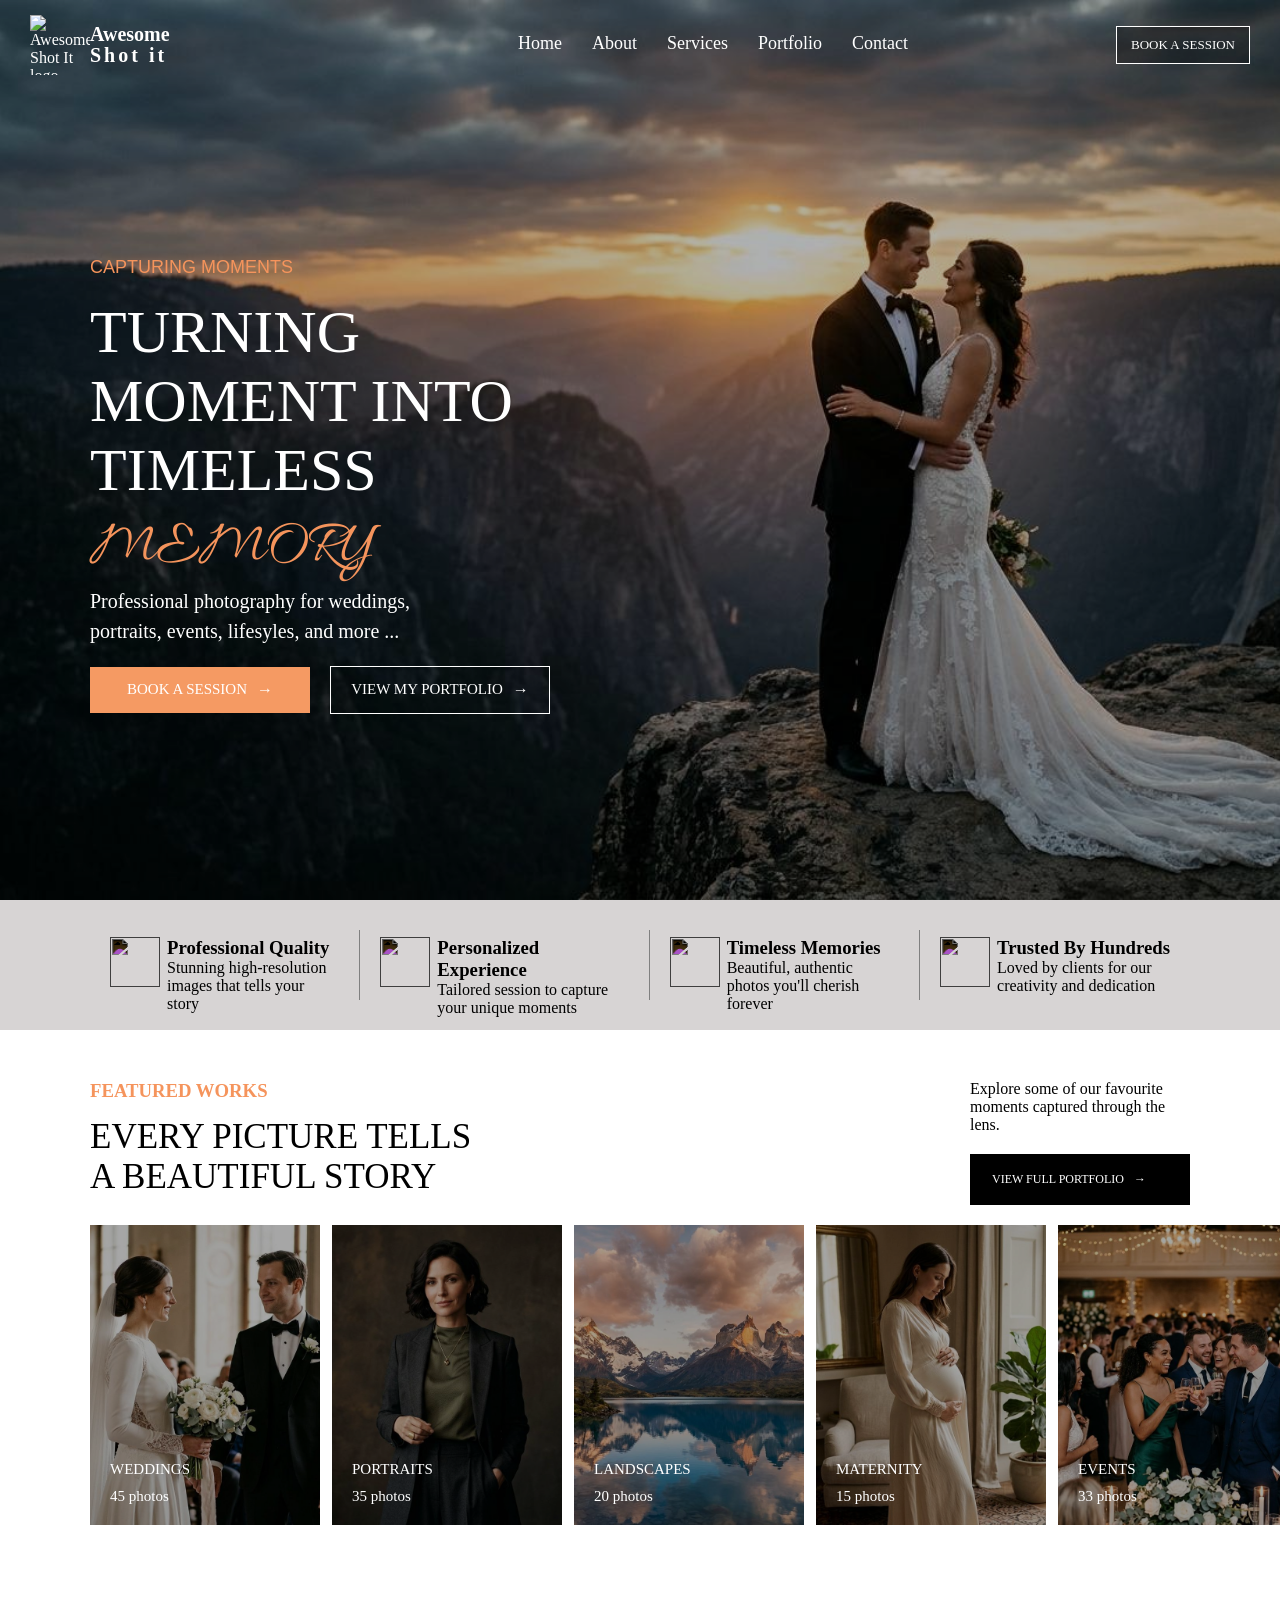
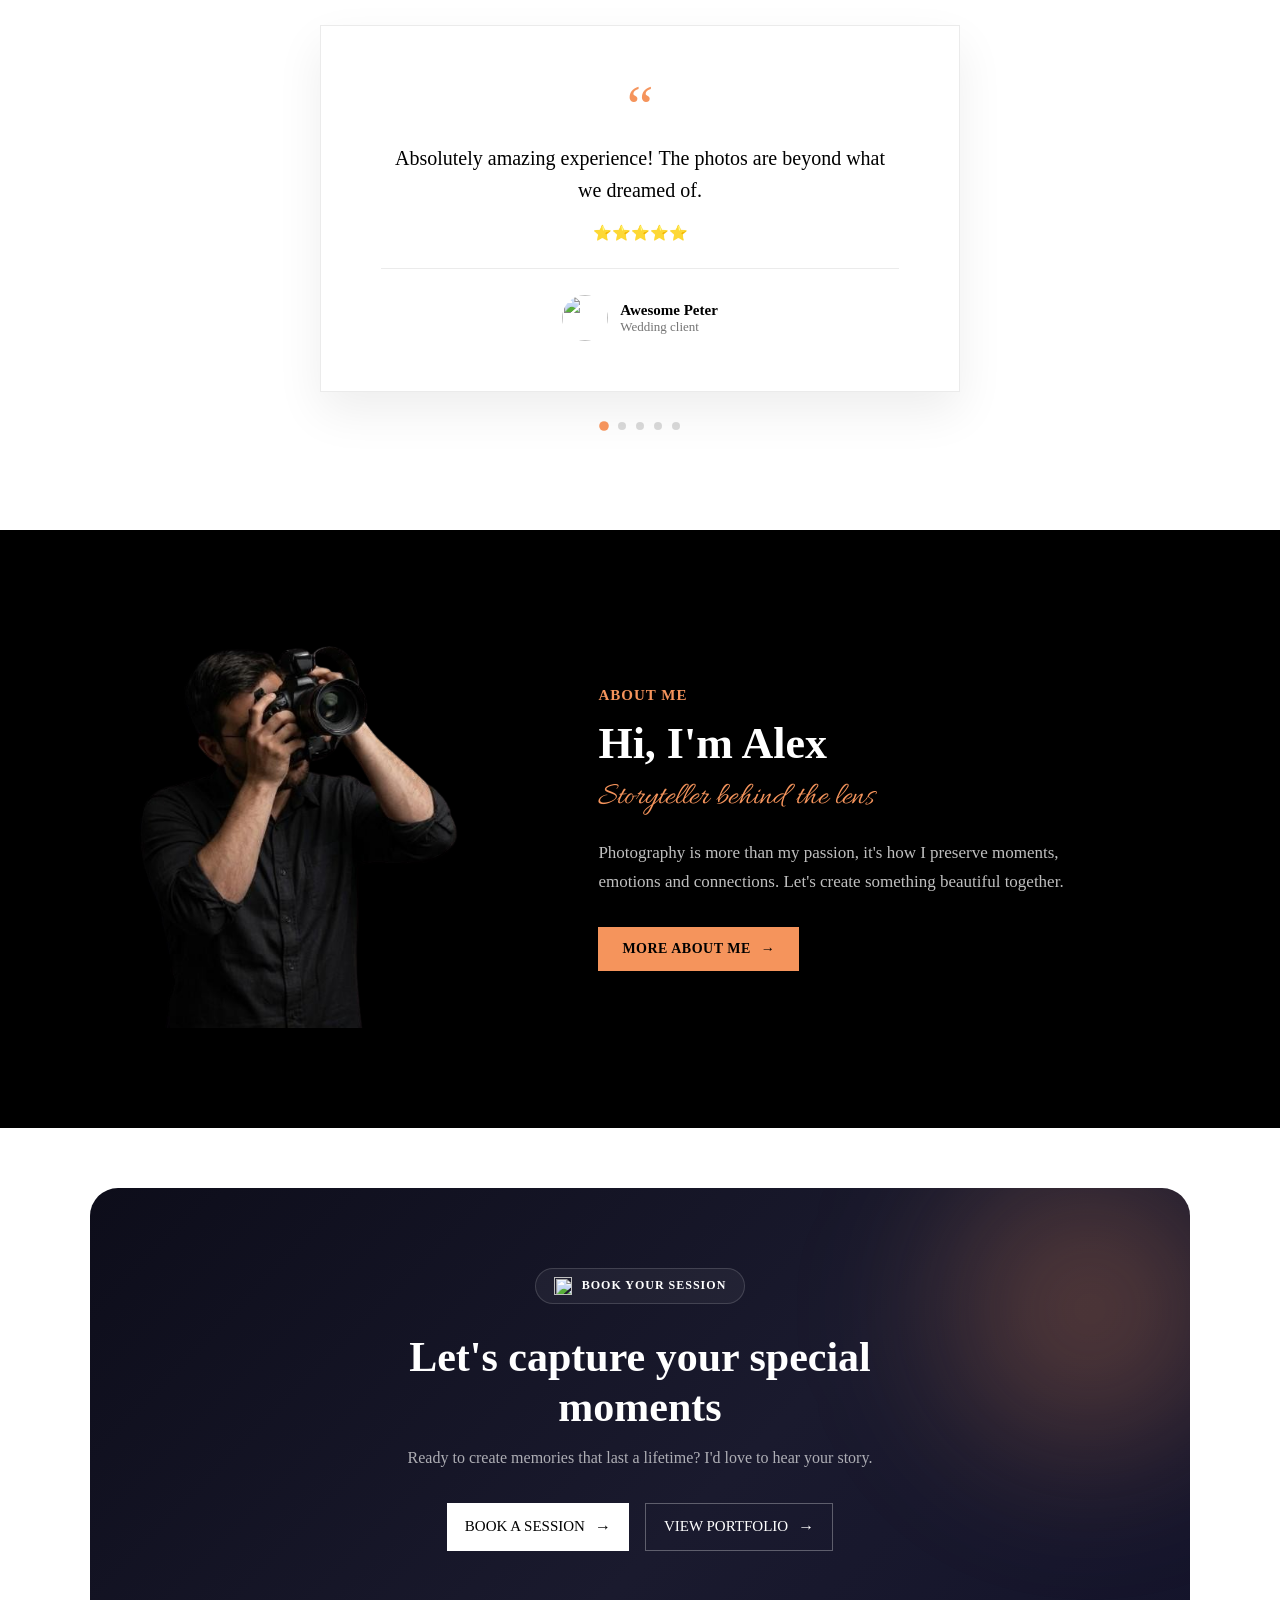
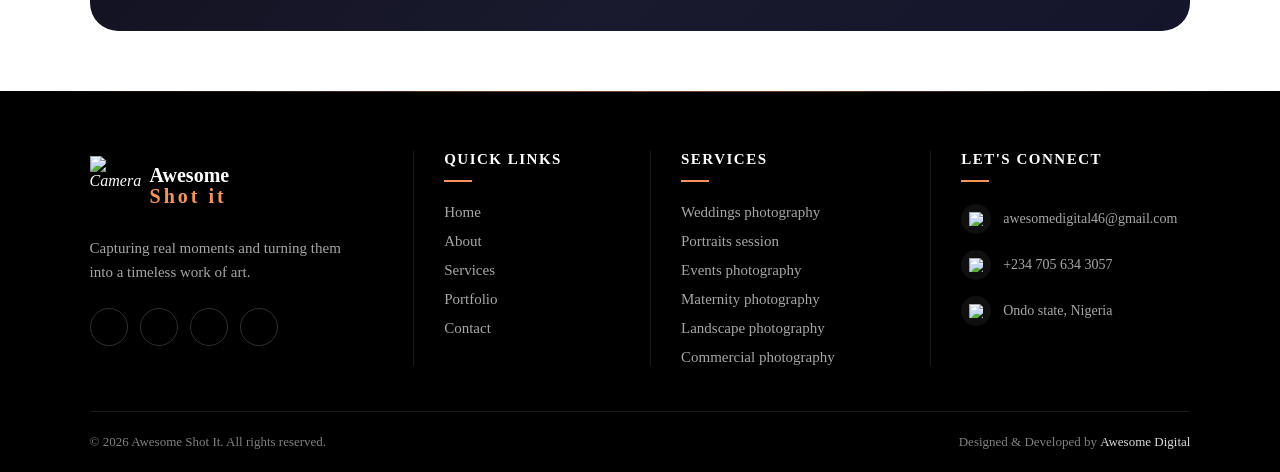
==== index.html @ f20e77a1 "i added a cta button" ====
<!doctype html>
<html lang="en">
  <head>
    <meta charset="UTF-8" />
    <meta name="viewport" content="width=device-width, initial-scale=1.0" />
    <title>Awesome shot</title>
    <!-- Online SVG icons: Lucide + Simple Icons -->
    <link
      href="https://fonts.googleapis.com/css2?family=Allura&display=swap"
      rel="stylesheet"
    />
    <link rel="stylesheet" href="/css/main.css" />
  </head>
  <body>
    <main>
      <section class="section-1">
        <header class="site-header">
          <!-- LOGO -->
          <a href="index.html" class="logo">
            <img
              src="https://api.iconify.design/lucide:camera.svg?color=%23ffffff"
              alt="Awesome Shot It logo"
            />

            <h1>
              Awesome <br />
              <span>Shot it</span>
            </h1>
          </a>

          <!-- MENU CHECKBOX -->
          <input type="checkbox" id="menu-toggle" />

          <!-- HAMBURGER -->
          <label class="hamburger" for="menu-toggle" aria-label="Open menu">
            <span></span>
            <span></span>
            <span></span>
          </label>

          <!-- NAVIGATION MENU -->
          <div class="mobile-menu">
            <nav>
              <a href="index.html">Home</a>
              <a href="about.html">About</a>
              <a href="services.html">Services</a>
              <a href="portfolio.html">Portfolio</a>
              <a href="contact.html">Contact</a>
            </nav>

            <a href="https://wa.me/7056343057" class="menu-cta">
              BOOK A SESSION
            </a>
          </div>

          <!-- DARK OVERLAY -->
          <label
            class="menu-overlay"
            for="menu-toggle"
            aria-label="Close menu"
          ></label>
        </header>

        <div class="hero-section">
          <!-- <div class="hero-image">
            <img src="/asset/images/hero image.png" alt="" />
          </div> -->

          <div class="hero-content">
            <div class="hero-cont">
              <p>CAPTURING MOMENTS</p>
            </div>
            <div class="hero-cont2">
              <p>TURNING MOMENT INTO TIMELESS <span>MEMORY</span></p>
            </div>
            <div class="hero-cont3">
              <p>
                Professional photography for weddings, portraits, events,
                lifesyles, and more ...
              </p>
            </div>
            <div class="hero-buttons">
              <a href="https://wa.me/7056343057" class="book-btn">
                BOOK A SESSION <span>→</span>
              </a>

              <a href="/portfolio.html" class="portfolio-btn">
                VIEW MY PORTFOLIO <span>→</span>
              </a>
            </div>
          </div>
        </div>
      </section>

      <section class="section-2">
        <div class="hero-section-2">
          <div class="hero-content-2">
            <div class="hero-cont-1">
              <div class="img-box-hero-1">
                <img
                  src="https://api.iconify.design/lucide:camera.svg?color=%23ffffff"
                  alt=""
                />
              </div>
              <div class="hero-btn01">
                <h3>Professional Quality</h3>
                <p>Stunning high-resolution images that tells your story</p>
              </div>
            </div>

            <div class="hero-cont-2">
              <div class="img-box-hero-2">
                <img
                  src="https://api.iconify.design/lucide:heart.svg?color=%23ffffff"
                  alt=""
                />
              </div>
              <div class="hero-btn02">
                <h3>Personalized Experience</h3>
                <p>Tailored session to capture your unique moments</p>
              </div>
            </div>

            <div class="hero-cont-3">
              <div class="img-box-hero-3">
                <img
                  src="https://api.iconify.design/lucide:clock-3.svg?color=%23ffffff"
                  alt=""
                />
              </div>
              <div class="hero-btn03">
                <h3>Timeless Memories</h3>
                <p>Beautiful, authentic photos you'll cherish forever</p>
              </div>
            </div>

            <div class="hero-cont-4">
              <div class="img-box-hero-4">
                <img
                  src="https://api.iconify.design/lucide:medal.svg?color=%23ffffff"
                  alt=""
                />
              </div>
              <div class="hero-btn04">
                <h3>Trusted By Hundreds</h3>
                <p>Loved by clients for our creativity and dedication</p>
              </div>
            </div>
          </div>

          <div class="hero-section-02">
            <div class="hero-sect02-btn">
              <div class="hero-sect2-btn">
                <h3>FEATURED WORKS</h3>
                <p>EVERY PICTURE TELLS A BEAUTIFUL STORY</p>
              </div>
              <div class="hero-sect2-btn2">
                <p>
                  Explore some of our favourite moments captured through the
                  lens.
                </p>
                <a href="/portfolio.html" class="sect2-port">
                  VIEW FULL PORTFOLIO <span>→</span>
                </a>
              </div>
            </div>
          </div>
          <div class="img-slider">
            <div class="img-container">
              <div class="img-sect01">
                <img src="/asset/images/wedding hero.jpg" alt="Weddings" />
                <div class="img-text">
                  <p>Weddings</p>
                  <span>45 photos</span>
                </div>
              </div>

              <div class="img-sect01">
                <img src="/asset/images/portrait hero.jpg" alt="Portraits" />
                <div class="img-text">
                  <p>Portraits</p>
                  <span>35 photos</span>
                </div>
              </div>

              <div class="img-sect01">
                <img src="/asset/images/landscape hero.jpg" alt="Landscapes" />
                <div class="img-text">
                  <p>Landscapes</p>
                  <span>20 photos</span>
                </div>
              </div>

              <div class="img-sect01">
                <img src="/asset/images/maternity hero.jpg" alt="Maternity" />
                <div class="img-text">
                  <p>Maternity</p>
                  <span>15 photos</span>
                </div>
              </div>

              <div class="img-sect01">
                <img src="/asset/images/event hero.jpg" alt="Events" />
                <div class="img-text">
                  <p>Events</p>
                  <span>33 photos</span>
                </div>
              </div>
            </div>

            <!-- Controls -->
            <button class="slider-btn prev">&#10094;</button>
            <button class="slider-btn next">&#10095;</button>

            <!-- Dots -->
            <div class="slider-dots">
              <span class="dot active"></span>
              <span class="dot"></span>
              <span class="dot"></span>
              <span class="dot"></span>
              <span class="dot"></span>
            </div>
          </div>
        </div>
      </section>

      <section class="testimonial-section">
        <div class="testimonial-slider" id="testimonialSlider">
          <div class="testimonial testimonial-active">
            <div class="testimonial-card">
              <span class="testimonial-quote">“</span>
              <p class="testimonial-text">
                Absolutely amazing experience! The photos are beyond what we
                dreamed of.
              </p>
              <div class="testimonial-stars"><span>⭐⭐⭐⭐⭐</span></div>
              <div class="testimonial-client">
                <div class="testimonial-avatar">
                  <img src="/asset/images/client img01 (1).jpg" alt="" />
                </div>
                <div class="testimonial-info">
                  <h3>Awesome Peter</h3>
                  <p>Wedding client</p>
                </div>
              </div>
            </div>
          </div>

          <div class="testimonial">
            <div class="testimonial-card">
              <span class="testimonial-quote">“</span>
              <p class="testimonial-text">
                From start to finish the whole experience felt personal. Our
                wedding gallery still gives me chills.
              </p>
              <div class="testimonial-stars"><span>⭐⭐⭐⭐⭐</span></div>
              <div class="testimonial-client">
                <div class="testimonial-avatar">
                  <img src="/asset/images/client img02 (1).jpg" alt="" />
                </div>
                <div class="testimonial-info">
                  <h3>Chidinma Okafor</h3>
                  <p>Wedding client</p>
                </div>
              </div>
            </div>
          </div>

          <div class="testimonial">
            <div class="testimonial-card">
              <span class="testimonial-quote">“</span>
              <p class="testimonial-text">
                Our maternity shoot was so relaxed and natural. I actually love
                the photos of myself for once.
              </p>
              <div class="testimonial-stars"><span>⭐⭐⭐⭐⭐</span></div>
              <div class="testimonial-client">
                <div class="testimonial-avatar">
                  <img src="/asset/images/client img03 (1).jpg" alt="" />
                </div>
                <div class="testimonial-info">
                  <h3>Ada Nwosu</h3>
                  <p>Maternity client</p>
                </div>
              </div>
            </div>
          </div>

          <div class="testimonial">
            <div class="testimonial-card">
              <span class="testimonial-quote">“</span>
              <p class="testimonial-text">
                Covered our entire corporate event without ever getting in the
                way. Every important moment was captured.
              </p>
              <div class="testimonial-stars"><span>⭐⭐⭐⭐⭐</span></div>
              <div class="testimonial-client">
                <div class="testimonial-avatar">
                  <img src="/asset/images/client img04 (1).jpg" alt="" />
                </div>
                <div class="testimonial-info">
                  <h3>Tunde Bakare</h3>
                  <p>Event client</p>
                </div>
              </div>
            </div>
          </div>

          <div class="testimonial">
            <div class="testimonial-card">
              <span class="testimonial-quote">“</span>
              <p class="testimonial-text">
                My portrait session felt effortless. The final photos actually
                look like me, just more confident.
              </p>
              <div class="testimonial-stars"><span>⭐⭐⭐⭐⭐</span></div>
              <div class="testimonial-client">
                <div class="testimonial-avatar">
                  <img src="/asset/images/client img05 (1).jpg" alt="" />
                </div>
                <div class="testimonial-info">
                  <h3>Grace Adebayo</h3>
                  <p>Portrait client</p>
                </div>
              </div>
            </div>
          </div>

          <div class="testimonial-dots">
            <span class="t-dot active"></span>
            <span class="t-dot"></span>
            <span class="t-dot"></span>
            <span class="t-dot"></span>
            <span class="t-dot"></span>
          </div>
        </div>
      </section>

      <section class="about-section">
        <div class="about-wrap">
          <div class="about-image">
            <img
              src="/asset/images/Gemini_Generated_Image_97akea97akea97ak-removebg-preview-removebg-preview.png"
              alt="Alex, photographer at Awesome Shot It"
            />
          </div>
          <div class="about-content">
            <p class="about-eyebrow">About Me</p>
            <h2 class="about-heading">Hi, I'm Alex</h2>
            <p class="about-story">Storyteller behind the lens</p>
            <p class="about-desc">
              Photography is more than my passion, it's how I preserve moments,
              emotions and connections. Let's create something beautiful
              together.
            </p>
            <a href="/about.html" class="about-link">
              MORE ABOUT ME
              <span>→</span>
            </a>
          </div>
        </div>
      </section>

      <section class="section-4">
        <div class="cta-card">
          <div class="cta-glow"></div>

          <div class="cta-badge">
            <img
              src="https://api.iconify.design/lucide:calendar-days.svg?color=%23ffffff"
              alt=""
            />
            <span>BOOK YOUR SESSION</span>
          </div>

          <h2 class="cta-heading">Let's capture your special moments</h2>

          <p class="cta-sub">
            Ready to create memories that last a lifetime? I'd love to hear your
            story.
          </p>

          <div class="cta-buttons">
            <a href="https://wa.me/7056343057" class="cta-btn-primary">
              BOOK A SESSION <span>→</span>
            </a>
            <a href="/portfolio.html" class="cta-btn-secondary">
              VIEW PORTFOLIO <span>→</span>
            </a>
          </div>
        </div>
      </section>
    </main>
    <footer class="home-footer">
      <div class="footer-inner">
        <div class="footer-content">
          <div class="footer-brand">
            <div class="foot-logo">
              <i class="icon">
                <img
                  src="https://api.iconify.design/lucide:camera.svg?color=%23ffffff"
                  alt="Camera"
                />
              </i>
              <h1>Awesome <br /><span>Shot it</span></h1>
            </div>

            <p>
              Capturing real moments and turning them into a timeless work of
              art.
            </p>

            <div class="foot-socials">
              <a
                href="https://web.facebook.com/profile.php?id=61581393341740"
                aria-label="Facebook"
              >
                <span class="social-icon">
                  <img
                    src="https://cdn.simpleicons.org/facebook/ffffff"
                    alt=""
                  />
                </span>
              </a>
              <a
                href="https://www.instagram.com/awesome_digital94/"
                aria-label="Instagram"
              >
                <span class="social-icon">
                  <img
                    src="https://cdn.simpleicons.org/instagram/ffffff"
                    alt=""
                  />
                </span>
              </a>
              <a href="#" aria-label="Youtube">
                <span class="social-icon">
                  <img
                    src="https://cdn.simpleicons.org/youtube/ffffff"
                    alt=""
                  />
                </span>
              </a>
              <a href="#" aria-label="Pinterest">
                <span class="social-icon">
                  <img
                    src="https://cdn.simpleicons.org/pinterest/ffffff"
                    alt=""
                  />
                </span>
              </a>
            </div>
          </div>

          <div class="footer-column">
            <h2>Quick Links</h2>
            <div class="nav-link">
              <a href="index.html">Home</a>
              <a href="about.html">About</a>
              <a href="services.html">Services</a>
              <a href="portfolio.html">Portfolio</a>
              <a href="contact.html">Contact</a>
            </div>
          </div>

          <div class="footer-column">
            <h2>Services</h2>
            <div class="footer-list">
              <p>Weddings photography</p>
              <p>Portraits session</p>
              <p>Events photography</p>
              <p>Maternity photography</p>
              <p>Landscape photography</p>
              <p>Commercial photography</p>
            </div>
          </div>

          <div class="footer-column contact-column">
            <h2>Let's Connect</h2>

            <div class="img-box-01">
              <span class="contact-icon">
                <img
                  src="https://api.iconify.design/lucide:mail.svg?color=%23ffffff"
                  alt="Email"
                />
              </span>
              <span>awesomedigital46@gmail.com</span>
            </div>

            <div class="img-box-01">
              <span class="contact-icon">
                <img
                  src="https://api.iconify.design/lucide:phone.svg?color=%23ffffff"
                  alt="Phone"
                />
              </span>
              <span>+234 705 634 3057</span>
            </div>

            <div class="img-box-01">
              <span class="contact-icon">
                <img
                  src="https://api.iconify.design/lucide:map-pin.svg?color=%23ffffff"
                  alt="Location"
                />
              </span>
              <span>Ondo state, Nigeria</span>
            </div>
          </div>
        </div>

        <div class="footer-bottom">
          <p>© 2026 Awesome Shot It. All rights reserved.</p>
          <p>
            Designed &amp; Developed by
            <a href="https://my-portfolio-iota-dusky-33.vercel.app/"
              >Awesome Digital</a
            >
          </p>
        </div>
      </div>
    </footer>

    <script src="/js/main.js"></script>
    <script src="/js/navigation.js"></script>
  </body>
</html>
---- css/main.css ----
* {
  padding: 0;
  margin: 0;
  box-sizing: border-box;
  -webkit-tap-highlight-color: transparent;
}

:root {
  --primary-color: white;
  --secondary-color: black;
  --accent-color: #f5945c;
  --background: rgba(163, 156, 156, 0.432);
}

/* ========================================
   HEADER
======================================== */

.site-header {
  position: absolute;
  top: 0;
  left: 0;

  width: 100%;
  height: 90px;

  padding: 0 30px;

  display: flex;
  align-items: center;
  justify-content: space-between;

  z-index: 100;
}

/* ========================================
   LOGO
======================================== */

.logo {
  display: flex;
  align-items: center;

  height: 70px;

  color: var(--primary-color);

  text-decoration: none;

  z-index: 110;
}

.logo img {
  width: 60px;
  height: 60px;

  object-fit: contain;
}

.logo h1 {
  margin: 0;

  font-size: 20px;
  line-height: 1.05;
}

.logo h1 span {
  font-size: 20px;
  letter-spacing: 3px;
}

/* ========================================
   HIDE CHECKBOX
======================================== */

#menu-toggle {
  display: none;
}

/* ========================================
   DESKTOP NAVIGATION
======================================== */

.mobile-menu {
  width: 60%;

  display: flex;
  align-items: center;
  justify-content: space-between;
}

.mobile-menu nav {
  display: flex;
  align-items: center;

  gap: 30px;
}

.mobile-menu nav a {
  position: relative;

  color: var(--primary-color);

  font-size: 18px;

  text-decoration: none;
  padding-bottom: 4px;
}

.mobile-menu nav a::after {
  content: "";

  position: absolute;
  left: 0;
  bottom: -2px;

  width: 100%;
  height: 2px;

  background: var(--accent-color);

  transform: scaleX(0);
  transform-origin: left;

  transition: transform 0.35s ease;
}

.mobile-menu nav a:hover::after,
.mobile-menu nav a.active::after {
  transform: scaleX(1);
}

/* ========================================
   DESKTOP CTA
======================================== */

.menu-cta {
  display: inline-flex;
  align-items: center;
  justify-content: center;

  padding: 10px 14px;

  color: var(--primary-color);

  background: rgba(0, 0, 0, 0.3);

  border: 1px solid var(--primary-color);

  text-decoration: none;

  font-size: 13px;

  white-space: nowrap;

  transition: background 0.3s ease;
}

.menu-cta:hover {
  background: var(--primary-color);
  color: var(--secondary-color);
}

/* ========================================
   HAMBURGER
======================================== */

.hamburger {
  display: none;

  width: 35px;
  height: 35px;

  flex-direction: column;
  justify-content: center;
  align-items: center;

  gap: 5px;

  cursor: pointer;

  z-index: 120;
}

.hamburger span {
  display: block;

  width: 24px;
  height: 3px;

  border-radius: 3px;

  background-color: var(--primary-color);

  transition:
    transform 0.3s ease,
    opacity 0.3s ease;
}

/* ========================================
   OVERLAY
======================================== */

.menu-overlay {
  display: none;

  position: fixed;
  inset: 0;

  background: rgba(0, 0, 0, 0.55);

  z-index: 90;

  cursor: pointer;
}

.section-1 {
  position: relative;
  background: url(/asset/images/hero\ image\ \(1\).jpg);
  background-size: cover;
  background-position: 68% center;
  width: 100%;
  /* overflow: hidden; */
}
.section-1::after {
  position: absolute;
  content: "";
  background: rgba(0, 0, 0, 0.3);
  z-index: 1;
  inset: 0;
  width: 100%;
  height: 100%;
}
.hero-section {
  min-height: 100vh;
  display: flex;
  align-items: center;
  padding: 150px 0 80px;
}

.hero-content {
  z-index: 6;
  margin: 0 90px;
}
.hero-cont p {
  color: var(--accent-color);
  font-family: sans-serif;
  font-size: 18px;
}

.hero-cont2 p {
  color: var(--primary-color);
  width: 50%;
  font-size: 60px;
  margin-top: 20px;
}
.hero-cont2 p span {
  color: var(--accent-color);
  font-family: "Allura", cursive;
}
.hero-cont3 p {
  color: var(--primary-color);
  font-size: 20px;
  line-height: 1.5;
  width: 30%;
}
.hero-buttons {
  display: flex;
  align-items: center;
  gap: 20px;
  margin-top: 20px;
}

.book-btn,
.portfolio-btn {
  display: inline-flex;
  align-items: center;
  justify-content: center;
  gap: 10px;
  width: 220px;
  padding: 14px 18px;
  text-decoration: none;
  font-size: 15px;
  box-sizing: border-box;
}

.book-btn {
  background: #f59a63;
  color: white;
}

.portfolio-btn {
  background: transparent;
  border: 1px solid white;
  color: white;
}

.hero-buttons span {
  font-size: 16px;
  transition: transform 0.3s ease;
}

.hero-buttons a:hover span {
  transform: translateX(4px);
}

.section-2 {
  width: 100%;
  position: relative;
}
.hero-content-2 {
  padding: 30px 90px;
  display: flex;
  justify-content: space-around;
  align-items: center;
  /* position: absolute; */
  top: 0;
  width: 100%;
  height: auto;
  background-color: var(--background);
}
.hero-cont-1 {
  display: flex;
  gap: 7px;
  width: 40%;
  height: 70px;
  padding: 7px 20px;
  border-right: 1px solid gray;
}
.hero-cont-2 {
  display: flex;
  gap: 7px;
  width: 43%;
  height: 70px;
  padding: 7px 20px;
  border-right: 1px solid gray;
}
.hero-cont-3 {
  display: flex;
  gap: 7px;
  width: 40%;
  height: 70px;
  padding: 7px 20px;
  border-right: 1px solid gray;
}
.hero-cont-4 {
  display: flex;
  gap: 7px;
  width: 40%;
  height: 70px;
  padding: 7px 20px;
}
.img-box-hero-1 img,
.img-box-hero-2 img,
.img-box-hero-3 img,
.img-box-hero-4 img {
  width: 50px;
  height: 50px;
  filter: invert(1);
}
.hero-section-02 {
  width: 100%;
  padding: 0 90px;
  margin-top: 50px;
}
.hero-sect02-btn {
  display: flex;
  justify-content: space-between;
}
.hero-sect2-btn {
  width: 35%;
}
.hero-sect2-btn h3 {
  color: var(--accent-color);
}
.hero-sect2-btn p {
  font-size: 35px;
  margin-top: 15px;
}
.hero-sect2-btn2 {
  width: 20%;
}
.sect2-port {
  margin-top: 20px;
  display: flex;
  gap: 10px;
  padding: 18px 22px;
  text-decoration: none;
  font-size: 12px;
  background-color: var(--secondary-color);
  color: var(--primary-color);
}
.sect2-port a {
  text-decoration: none;
}
.img-container {
  width: 100%;
  margin-top: 20px;
  display: flex;
  gap: 12px;
  overflow: hidden;
  padding: 0 90px;
}

.img-sect01 {
  position: relative;
  width: 230px;
  height: 300px;
  flex-shrink: 0;
  overflow: hidden;
  transition: 0.3s ease;
}

.img-sect01 img {
  width: 100%;
  height: 100%;
  object-fit: cover;
}
.img-sect01:hover {
  transform: translatey(-5px);
}

/* Dark overlay */
.img-sect01::after {
  content: "";
  position: absolute;
  inset: 0;
  background: rgba(0, 0, 0, 0.35);
}

/* Text on image */
.img-text {
  position: absolute;
  inset: 0;
  z-index: 2;

  padding: 20px;

  display: flex;
  flex-direction: column;
  justify-content: flex-end;

  color: white;
}

.img-text p {
  margin: 0;
  font-size: 15px;
  text-transform: uppercase;
}
.img-text span {
  font-size: 15px;
  margin-top: 10px;
}

/* ========================================
   TESTIMONIAL (standalone)
======================================== */

.testimonial-section {
  width: 100%;
  padding: 100px 90px;

  display: flex;
  justify-content: center;

  background-color: var(--primary-color);
}

.testimonial-card {
  max-width: 640px;
  width: 100%;
  padding: 50px 60px;

  text-align: center;

  background-color: var(--primary-color);
  border: 1px solid rgba(0, 0, 0, 0.08);
  box-shadow: 0 20px 45px rgba(0, 0, 0, 0.07);
}

.testimonial-quote {
  display: block;
  color: var(--accent-color);
  font-size: 60px;
  line-height: 1;
  font-family: Georgia, serif;
}

.testimonial-text {
  margin-top: 6px;
  font-size: 20px;
  line-height: 1.6;
  color: var(--secondary-color);
}

.testimonial-stars {
  margin-top: 18px;
  font-size: 15px;
}

.testimonial-client {
  margin-top: 26px;
  padding-top: 26px;
  border-top: 1px solid rgba(0, 0, 0, 0.08);

  display: flex;
  align-items: center;
  justify-content: center;
  gap: 12px;
}

.testimonial-avatar {
  width: 46px;
  height: 46px;
}

.testimonial-avatar img {
  width: 100%;
  height: 100%;
  object-fit: cover;
  border-radius: 50%;
}

.testimonial-info {
  text-align: left;
}

.testimonial-info h3 {
  font-size: 15px;
  color: var(--secondary-color);
}

.testimonial-info p {
  font-size: 13px;
  color: rgba(0, 0, 0, 0.55);
}

/* ========================================
   ABOUT (standalone)
======================================== */

.about-section {
  width: 100%;
  padding: 100px 90px;

  background-color: var(--secondary-color);
  color: var(--primary-color);
}

.about-wrap {
  display: flex;
  align-items: center;
  gap: 80px;
}

.about-image {
  width: 42%;
  display: flex;
  justify-content: center;
}

.about-image img {
  width: 100%;
  max-width: 380px;
  height: auto;
  object-fit: contain;
}

.about-content {
  width: 58%;
}

.about-eyebrow {
  font-size: 15px;
  font-weight: 600;
  letter-spacing: 1px;
  text-transform: uppercase;
  color: var(--accent-color);
}

.about-heading {
  margin-top: 14px;
  font-size: 44px;
  line-height: 1.2;
}

.about-story {
  margin-top: 6px;
  color: var(--accent-color);
  font-family: "Allura", cursive;
  font-size: 32px;
}

.about-desc {
  margin-top: 22px;
  max-width: 480px;
  font-size: 17px;
  line-height: 1.7;
  color: rgba(255, 255, 255, 0.75);
}

.about-link {
  display: inline-flex;
  align-items: center;
  gap: 10px;

  margin-top: 30px;
  padding: 14px 24px;

  background-color: var(--accent-color);
  color: var(--secondary-color);
  font-size: 14px;
  font-weight: 600;
  letter-spacing: 0.5px;
  text-decoration: none;

  transition: opacity 0.3s ease;
}

.about-link:hover {
  opacity: 0.85;
}

.about-link span {
  transition: transform 0.3s ease;
}

.about-link:hover span {
  transform: translateX(4px);
}

.img-slider {
  position: relative;
}

.slider-btn,
.slider-dots {
  display: none;
}

.section-4 {
  width: 100%;
  padding: 60px 90px;
  display: flex;
  justify-content: center;
}

.cta-card {
  position: relative;
  width: 100%;
  max-width: 1100px;
  padding: 80px 60px;
  border-radius: 28px;
  overflow: hidden;

  display: flex;
  flex-direction: column;
  align-items: center;
  text-align: center;

  background: linear-gradient(135deg, #0d0d1a 0%, #1a1a2e 60%, #14142b 100%);
  color: var(--primary-color);
}

.cta-glow {
  position: absolute;
  top: -20%;
  right: -10%;
  width: 420px;
  height: 420px;
  border-radius: 50%;
  background: radial-gradient(
    circle,
    rgba(245, 148, 92, 0.35),
    transparent 70%
  );
  filter: blur(60px);
  pointer-events: none;
}

.cta-badge {
  position: relative;
  display: inline-flex;
  align-items: center;
  gap: 10px;
  padding: 8px 18px;
  border-radius: 999px;
  border: 1px solid rgba(255, 255, 255, 0.15);
  background: rgba(255, 255, 255, 0.05);
  margin-bottom: 28px;
}

.cta-badge img {
  width: 18px;
  height: 18px;
}

.cta-badge span {
  font-size: 12px;
  letter-spacing: 1px;
  font-weight: 600;
}

.cta-heading {
  position: relative;
  font-size: 42px;
  max-width: 620px;
  line-height: 1.2;
  margin-bottom: 16px;
}

.cta-sub {
  position: relative;
  font-size: 16px;
  color: rgba(255, 255, 255, 0.65);
  max-width: 480px;
  margin-bottom: 36px;
}

.cta-buttons {
  position: relative;
  display: flex;
  gap: 16px;
  flex-wrap: wrap;
  justify-content: center;
}

.cta-btn-primary,
.cta-btn-secondary {
  display: inline-flex;
  align-items: center;
  gap: 10px;
  padding: 14px 18px;
  text-decoration: none;
  font-size: 15px;
  transition:
    transform 0.3s ease,
    opacity 0.3s ease;
}

.cta-btn-primary {
  background: var(--accent-color);
  color: white;
}

.cta-btn-secondary {
  background: transparent;
  color: var(--primary-color);
  border: 1px solid white;
}

.cta-btn-primary:hover,
.cta-btn-secondary:hover {
  transform: translateY(-2px);
  opacity: 0.9;
}

.cta-buttons span {
  font-size: 16px;
  transition: transform 0.3s ease;
}

.cta-buttons a:hover span {
  transform: translateX(4px);
}
.cta-btn-primary {
  background: var(--primary-color);
  color: var(--secondary-color);
}

.cta-btn-secondary {
  background: transparent;
  color: var(--primary-color);
  border: 1px solid rgba(255, 255, 255, 0.3);
}

.cta-btn-primary:hover,
.cta-btn-secondary:hover {
  transform: translateY(-2px);
  opacity: 0.9;
}

/* ========================================
   TESTIMONIAL SLIDER
======================================== */

.testimonial-slider {
  position: relative;
  width: 100%;
  max-width: 640px;
  margin: 0 auto;
  min-height: 260px;
}
.testimonial-slider .testimonial {
  position: absolute;
  top: 0;
  left: 0;
  width: 100%;

  opacity: 0;
  visibility: hidden;
  transform: translateY(10px);

  transition:
    opacity 0.6s ease,
    transform 0.6s ease,
    visibility 0.6s;
}

.testimonial-slider .testimonial.testimonial-active {
  position: relative;
  opacity: 1;
  visibility: visible;
  transform: translateY(0);
}

.testimonial-dots {
  display: flex;
  justify-content: center;
  gap: 10px;
  margin-top: 30px;
}

.t-dot {
  width: 8px;
  height: 8px;
  border-radius: 50%;
  background: rgba(0, 0, 0, 0.15);
  cursor: pointer;
  transition:
    background 0.3s ease,
    transform 0.3s ease;
}

.t-dot.active {
  background: var(--accent-color);
  transform: scale(1.2);
}

/* =========================
   FOOTER
========================= */

.home-footer {
  width: 100%;
  background-color: var(--secondary-color);
  color: var(--primary-color);
  padding: 0 7%;
  position: relative;
}

.home-footer::before {
  content: "";
  position: absolute;
  top: 0;
  left: 0;
  width: 100%;
  height: 1px;
  background: linear-gradient(
    90deg,
    transparent,
    rgba(245, 148, 92, 0.5),
    transparent
  );
}

.footer-inner {
  max-width: 1400px;
  margin: 0 auto;
  padding-top: 60px;
}

.footer-content {
  width: 100%;
  display: grid;
  grid-template-columns: 1.4fr 1fr 1.2fr 1.2fr;
  gap: 20px;
}

.footer-brand,
.footer-column {
  min-width: 0;
}

.footer-brand {
  padding-right: 45px;
}

.foot-logo {
  color: var(--primary-color);
  display: flex;
  align-items: center;
  height: 70px;
}

.foot-logo .icon {
  display: flex;
  align-items: center;
  justify-content: center;
}

.foot-logo .icon img {
  width: 60px;
  height: 60px;
  object-fit: contain;
}

.foot-logo h1 {
  font-size: 20px;
  line-height: 1.05;
}

.foot-logo h1 span {
  font-size: 20px;
  letter-spacing: 3px;
  color: var(--accent-color);
}

.footer-brand > p {
  margin-top: 15px;
  max-width: 260px;
  font-size: 15px;
  line-height: 1.6;
  color: rgba(255, 255, 255, 0.65);
}

.footer-column {
  padding: 0 30px;
  border-left: 1px solid rgba(255, 255, 255, 0.1);
}

.footer-column h2 {
  position: relative;
  font-size: 15px;
  font-weight: 600;
  letter-spacing: 1.5px;
  text-transform: uppercase;
  margin-bottom: 22px;
  padding-bottom: 14px;
}

.footer-column h2::after {
  content: "";
  position: absolute;
  left: 0;
  bottom: 0;
  width: 28px;
  height: 2px;
  background: var(--accent-color);
}

.nav-link {
  display: flex;
  flex-direction: column;
  gap: 12px;
}

.nav-link a,
.footer-list p {
  color: rgba(255, 255, 255, 0.65);
  font-size: 15px;
  text-decoration: none;
  transition:
    color 0.25s ease,
    padding-left 0.25s ease;
}

.nav-link a:hover {
  color: var(--accent-color);
  padding-left: 4px;
}

.footer-list {
  display: flex;
  flex-direction: column;
  gap: 12px;
}

.footer-list p {
  margin: 0;
  cursor: default;
}

.footer-list p:hover {
  color: rgba(255, 255, 255, 0.9);
}

/* Socials as circular icon buttons */
.foot-socials {
  display: flex;
  align-items: center;
  gap: 12px;
  margin-top: 24px;
}

.foot-socials a {
  display: flex;
}

.social-icon {
  width: 38px;
  height: 38px;
  border-radius: 50%;
  border: 1px solid rgba(255, 255, 255, 0.18);
  display: flex;
  align-items: center;
  justify-content: center;
  transition:
    background 0.25s ease,
    border-color 0.25s ease,
    transform 0.25s ease;
}

.social-icon img {
  width: 16px;
  height: 16px;
  object-fit: contain;
}

.foot-socials a:hover .social-icon {
  background: var(--accent-color);
  border-color: var(--accent-color);
  transform: translateY(-3px);
}

/* Contact column */
.contact-column {
  padding-right: 0;
}

.img-box-01 {
  display: flex;
  align-items: center;
  gap: 12px;
  margin-top: 16px;
  font-size: 14px;
  color: rgba(255, 255, 255, 0.65);
}

.contact-icon {
  width: 30px;
  height: 30px;
  border-radius: 50%;
  background: rgba(255, 255, 255, 0.06);
  display: flex;
  align-items: center;
  justify-content: center;
  flex-shrink: 0;
}

.contact-icon img {
  width: 14px;
  height: 14px;
  object-fit: contain;
}

.footer-bottom {
  margin-top: 45px;
  padding: 22px 0;
  border-top: 1px solid rgba(255, 255, 255, 0.1);
  display: flex;
  align-items: center;
  justify-content: space-between;
  gap: 20px;
  font-size: 13px;
  color: rgba(255, 255, 255, 0.5);
}

.footer-bottom p {
  margin: 0;
}

.footer-bottom a {
  color: rgba(255, 255, 255, 0.85);
  text-decoration: none;
  font-weight: 500;
}

.footer-bottom a:hover {
  color: var(--accent-color);
}

/* Footer mobile/tablet layout */
@media (max-width: 900px) {
  .home-footer {
    padding: 40px 30px 0;
  }

  .footer-content {
    grid-template-columns: repeat(2, 1fr);
    gap: 35px 0;
  }

  .footer-brand {
    padding-right: 30px;
  }

  .footer-column {
    min-height: auto;
  }

  .footer-bottom {
    flex-direction: column;
    align-items: flex-start;
  }
}

@media (max-width: 600px) {
  .home-footer {
    padding: 35px 20px 0;
  }
  .foot-logo {
    display: flex;
    gap: 25px;
    margin-left: 10px;
  }
  .foot-logo h1 {
    font-size: 15px;
  }
  .foot-logo h1 span {
    font-size: 15px;
  }
  .foot-logo i {
    width: 20px;
    height: 20px;
  }

  .footer-content {
    grid-template-columns: 1fr;
    gap: 30px;
  }

  .footer-brand,
  .footer-column {
    padding: 0;
    border-left: none;
  }

  .footer-column {
    min-height: auto;
  }

  .footer-bottom {
    margin-top: 30px;
    font-size: 13px;
  }
  .img-container {
    touch-action: pan-y;
    user-select: none;
    cursor: grab;
  }

  .img-container:active {
    cursor: grabbing;
  }
}

* {
  padding: 0;
  margin: 0;
  box-sizing: border-box;
}

:root {
  --primary-color: white;
  --secondary-color: black;
  --accent-color: #f5945c;
  --background: rgba(163, 156, 156, 0.432);
}

/* =====================================================
   TABLET / MOBILE
===================================================== */

@media (max-width: 768px) {
  /* =====================================================
     MOBILE MENU
  ===================================================== */

  .mobile-menu {
    position: fixed;
    top: 0;
    right: 0;
    width: 50%;
    max-width: 280px;
    height: 100vh;
    padding: 100px 20px 30px;
    display: flex;
    flex-direction: column;
    justify-content: flex-start;
    align-items: flex-start;
    background-color: #241c18;
    box-sizing: border-box;
    overflow-y: auto;
    overflow-x: hidden;
    transform: translateX(100%);
    transition: transform 0.3s ease;
    z-index: 30;
  }

  /* =====================================================
     OPEN MOBILE MENU
  ===================================================== */

  #menu-toggle:checked ~ .mobile-menu {
    transform: translateX(0);
  }

  /* =====================================================
     MOBILE MENU NAVIGATION
  ===================================================== */

  .mobile-menu nav {
    width: 100%;
    display: flex;
    flex-direction: column;
    gap: 32px;
  }

  .mobile-menu nav a {
    display: block;
    width: 100%;
    color: white;
    font-size: 18px;
    text-decoration: none;
  }

  /* =====================================================
     MOBILE BOOK BUTTON
  ===================================================== */

  .mobile-menu .menu-cta {
    display: inline-block;
    width: fit-content;
    max-width: 100%;
    margin-top: 35px;
    padding: 10px 12px;
    color: var(--primary-color);
    border: 1px solid white;
    text-decoration: none;
    font-size: 12px;
    white-space: nowrap;
    box-sizing: border-box;
  }
  .mobile-menu .menu-cta:hover {
    color: var(--secondary-color);
  }
  /* =====================================================
     HAMBURGER
  ===================================================== */
  .hamburger {
    display: flex;
    position: relative;
    z-index: 40;
  }

  /* Add these */
  #menu-toggle:checked + .hamburger span:nth-child(1) {
    transform: translateY(8px) rotate(45deg);
  }

  #menu-toggle:checked + .hamburger span:nth-child(2) {
    opacity: 0;
  }

  #menu-toggle:checked + .hamburger span:nth-child(3) {
    transform: translateY(-8px) rotate(-45deg);
  }
  /* =====================================================
     DARK OVERLAY
  ===================================================== */
  .menu-overlay {
    display: none;
    position: fixed;
    inset: 0;
    background: rgba(0, 0, 0, 0.55);
    z-index: 20;
    cursor: pointer;
  }
  #menu-toggle:checked ~ .menu-overlay {
    display: block;
  }

  /* =====================================================
     PREVENT BACKGROUND SCROLL
  ===================================================== */

  body:has(#menu-toggle:checked) {
    overflow: hidden;
  }

  /* =====================================================
     HERO
  ===================================================== */
  .hero-content {
    margin: 0 20px;
    width: 65%;
  }
  .hero-cont p {
    font-size: 12px;
    width: 60%;
  }
  .hero-cont2 p {
    font-size: 35px;
    width: 75%;
  }
  .hero-cont3 p {
    width: 60%;
    margin-top: 10px;
    line-height: 1.3;
  }
  .hero-content-2 {
    display: flex;
    flex-direction: column;
    height: 70vh;
    align-items: center;
    padding: 20px;
  }
  .book-btn {
    display: flex;
    align-items: center;
    gap: 10px;
    text-decoration: none;
    font-size: 15px;
    background: #f59a63;
    color: white;
  }
  .portfolio-btn {
    background: transparent;
    border: 1px solid var(--primary-color);
    color: var(--primary-color);
  }
  .book-btn:hover {
    background-color: var(--primary-color);
    color: var(--secondary-color);
  }
  .hero-buttons {
    flex-direction: column;
    align-items: flex-start;
    gap: 14px;
    margin-bottom: 20px;
  }

  .hero-section {
    padding: 120px 0 100px;
    min-height: auto;
  }
  .hero-cont-1,
  .hero-cont-2,
  .hero-cont-3,
  .hero-cont-4 {
    width: 90%;
    border: none;
  }
  .hero-sect02-btn {
    flex-direction: column;
    width: 100%;
    align-items: center;
    text-align: center;
    gap: 20px;
  }
  .hero-btn01 p,
  .hero-btn02 p,
  .hero-btn03 p,
  .hero-btn04 p {
    font-size: 10px;
  }
  .hero-section-02 {
    padding: 0 20px;
    width: 100%;
  }
  .hero-sect2-btn {
    width: 80%;
  }
  .hero-sect2-btn2 {
    width: 55%;
  }
  .hero-sect2-btn2 a {
    width: 175px;
    padding: 8px 10px;
    font-size: 12px;
    white-space: nowrap;
    margin: 20px auto;
  }

  /* =====================================================
   TESTIMONIAL + ABOUT
===================================================== */
  .testimonial-section {
    padding: 60px 20px;
  }
  .testimonial-card {
    padding: 34px 26px;
  }
  .testimonial-quote {
    font-size: 44px;
  }
  .testimonial-text {
    font-size: 17px;
  }
  .testimonial-client {
    gap: 10px;
  }

  .about-section {
    padding: 60px 20px;
  }
  .about-wrap {
    flex-direction: column;
    gap: 36px;
    text-align: center;
  }
  .about-image,
  .about-content {
    width: 100%;
  }
  .about-heading {
    font-size: 32px;
  }
  .about-desc {
    margin-left: auto;
    margin-right: auto;
  }

  /* =====================================================
   SECTION 4 — CTA CARD
===================================================== */
  .section-4 {
    padding: 40px 20px;
  }
  .cta-card {
    padding: 50px 24px;
    border-radius: 20px;
  }
  .cta-glow {
    width: 260px;
    height: 260px;
    top: -15%;
    right: -20%;
  }
  .cta-badge {
    padding: 6px 14px;
    margin-bottom: 20px;
  }
  .cta-badge span {
    font-size: 11px;
  }
  .cta-heading {
    font-size: 28px;
  }
  .cta-sub {
    font-size: 14px;
    margin-bottom: 28px;
  }
  .cta-buttons {
    flex-direction: column;
    width: 100%;
    gap: 12px;
  }
  .cta-btn-primary,
  .cta-btn-secondary {
    width: 100%;
    justify-content: center;
  }

  /* =====================================================
     IMAGE SLIDER
  ===================================================== */
  .img-slider {
    width: 100%;
    overflow: hidden;
    position: relative;
  }
  .img-container {
    width: 100%;
    display: flex;
    gap: 0;
    padding: 0;
    margin-top: 20px;
    overflow: visible;
    transition: transform 0.6s ease;
    touch-action: pan-y;
    user-select: none;
  }
  .img-sect01 {
    width: 100%;
    height: 300px;
    flex: 0 0 100%;
    flex-shrink: 0;
  }

  /* =====================================================
   SLIDER ARROWS - MOBILE
===================================================== */
  .slider-btn {
    display: none;
    position: absolute;
    top: 50%;
    transform: translateY(-50%);
    width: 35px;
    height: 35px;
    border: none;
    border-radius: 50%;
    background: rgba(0, 0, 0, 0.6);
    color: white;
    align-items: center;
    justify-content: center;
    cursor: pointer;
    z-index: 5;
  }
  .slider-btn.prev {
    left: 10px;
  }
  .slider-btn.next {
    right: 10px;
  }

  /* =====================================================
   SLIDER DOTS - MOBILE
===================================================== */
  .slider-dots {
    display: flex;
    justify-content: center;
    gap: 7px;
    margin-top: 12px;
  }
  .dot {
    width: 7px;
    height: 7px;
    border-radius: 50%;
    background: gray;
    cursor: pointer;
  }
  .dot.active {
    background: var(--accent-color);
  }
  /* =====================================================
     FOOTER
  ===================================================== */
  .home-footer {
    width: 100%;
    height: auto;
    padding: 25px 20px;
    display: block;
  }
  .foot-btn {
    width: 100%;
    display: flex;
    flex-wrap: wrap;
    align-items: flex-start;
  }
  .foot-btn01 {
    width: 55%;
    height: auto;
    border-right: 1px solid rgba(128, 128, 128, 0.288);
  }
  .foot-btn02 {
    width: 45%;
    height: auto;
    padding: 0 15px;
    border-right: none;
  }
  .foot-btn03,
  .foot-btn04,
  .foot-btn05 {
    width: 50%;
    height: auto;
    margin-top: 30px;
    border-right: none;
  }
  .foot-logo h1 {
    font: 1px;
  }

  /* =====================================================
     SECTION 4 BUTTON
  ===================================================== */

  .sect-4.button {
    display: inline-flex;
    width: fit-content;
    max-width: 100%;
    box-sizing: border-box;
    white-space: nowrap;
  }
}
/* =====================================================
   SMALL PHONES
===================================================== */
@media (max-width: 600px) {
  .mobile-menu {
    width: 55%;
    max-width: 280px;
    min-width: 210px;
  }
}
@media (max-width: 768px) {
  .site-header .logo img {
    width: 40px;
    height: 40px;
  }
  .site-header .logo h1 {
    font-size: 15px;
    line-height: 1;
  }
  .site-header .logo h1 span {
    font-size: 15px;
  }
}

/* DESKTOP SLIDER RESET */
@media (min-width: 769px) {
  .img-container {
    transform: none !important;
    transition: none;
  }
}
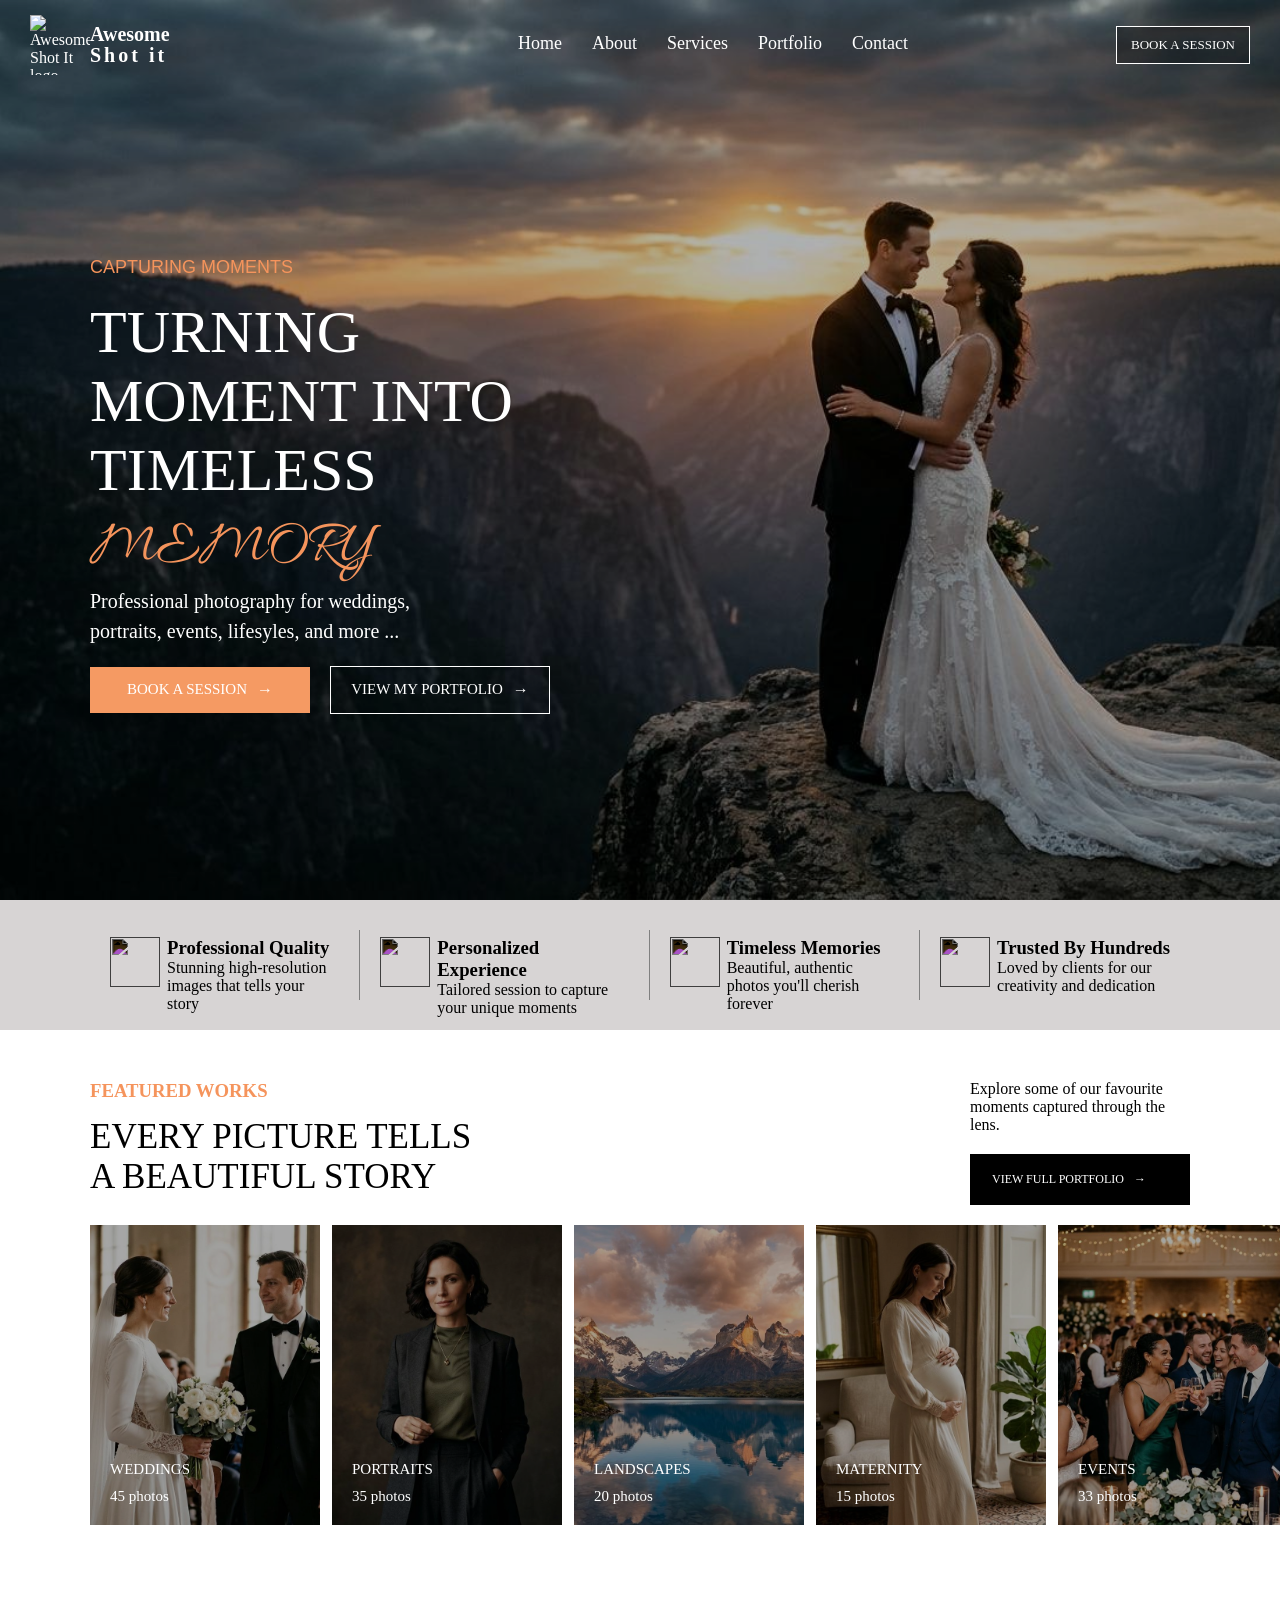
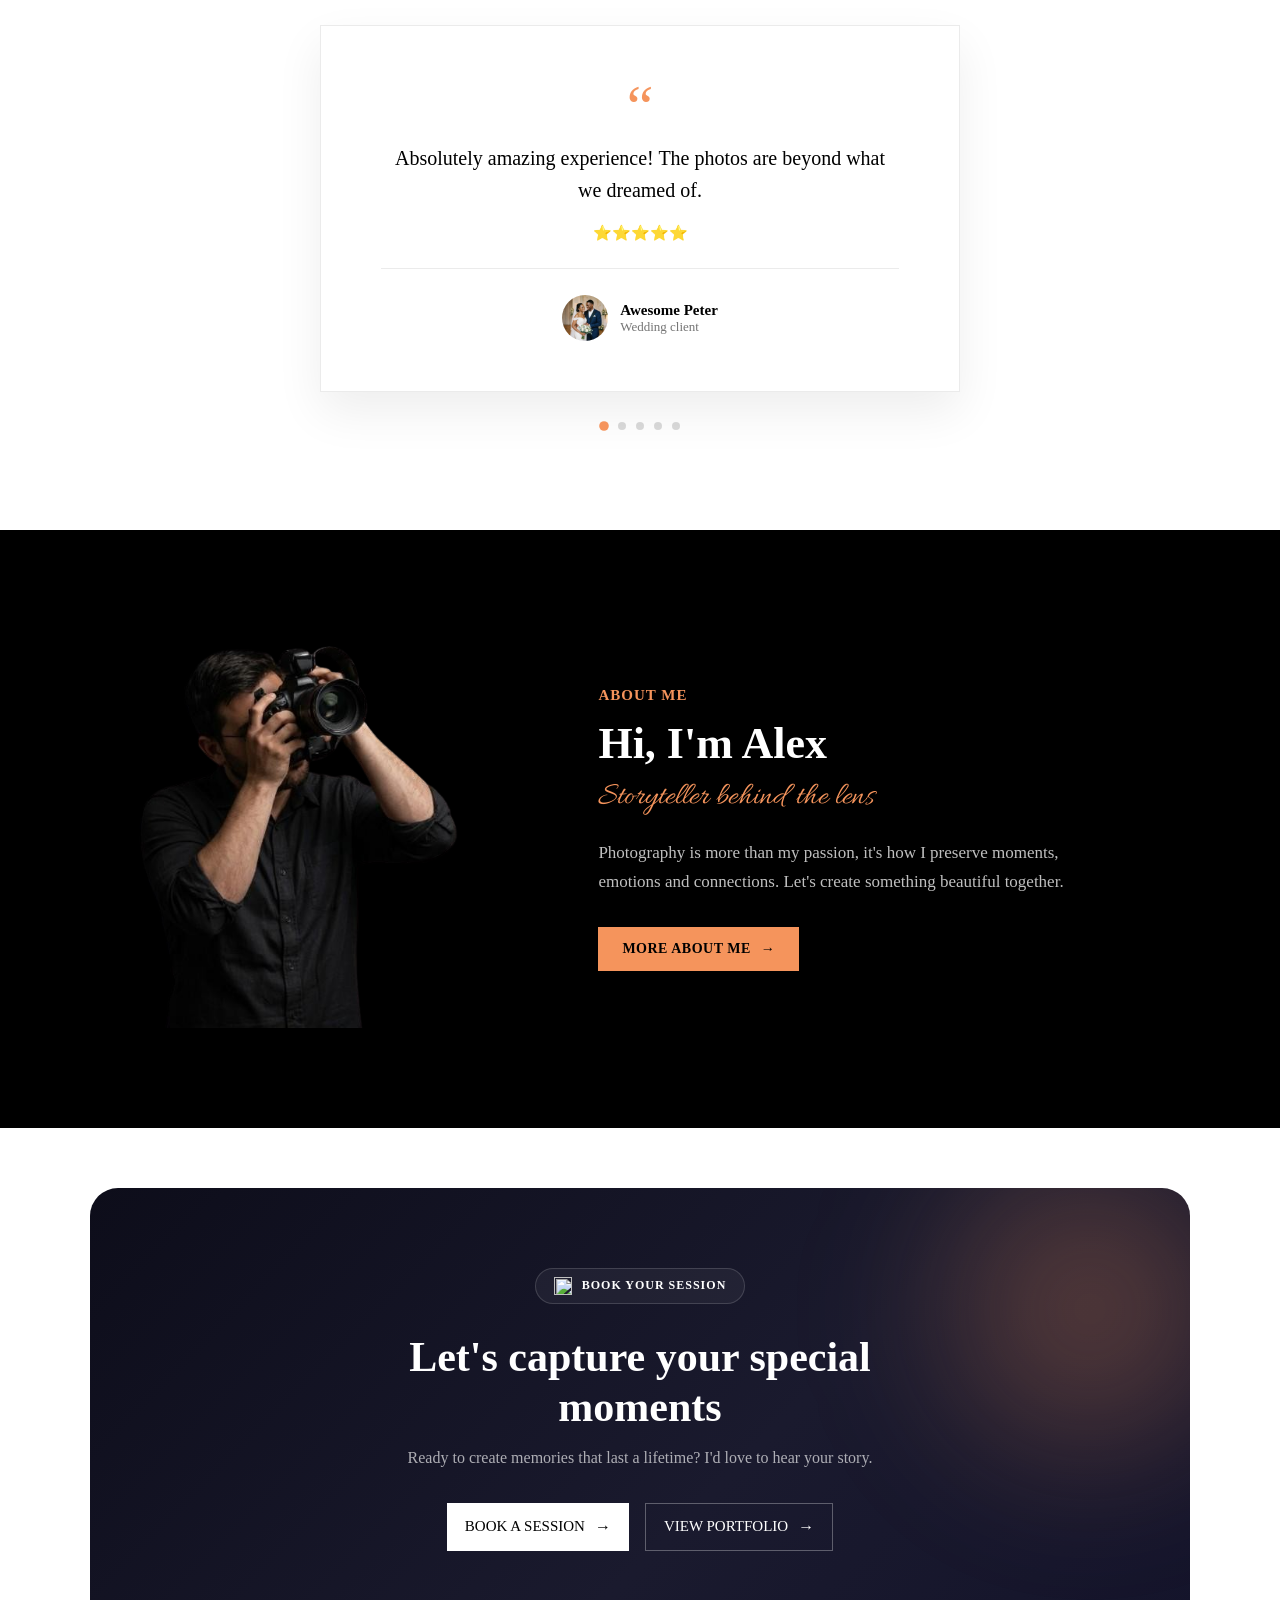
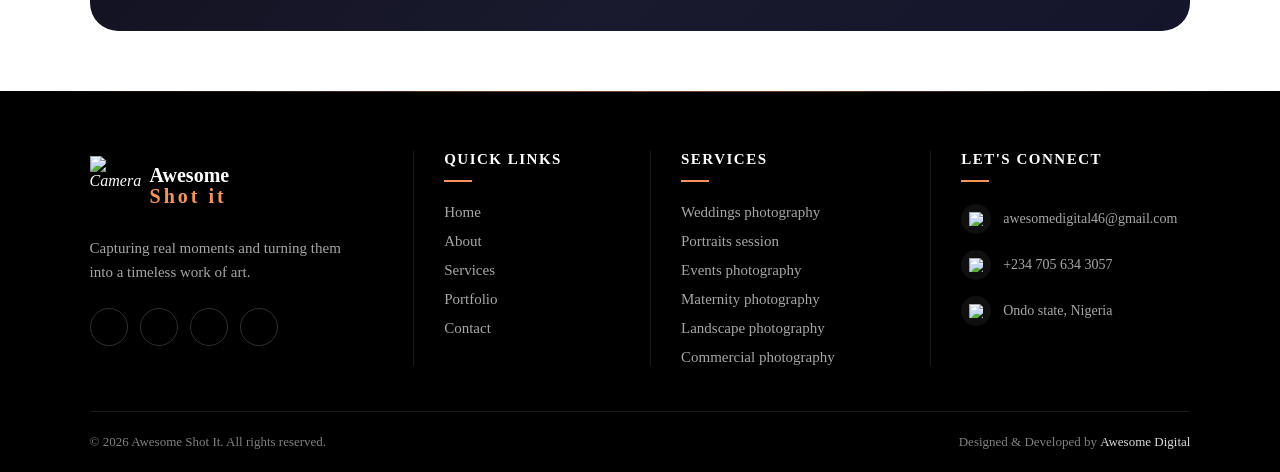
==== commit c68df218: "Fix: i fixed a bug" ====
--- a/index.html
+++ b/index.html
@@ -18,7 +18,7 @@
           <!-- LOGO -->
           <a href="index.html" class="logo">
             <img
-              src="https://api.iconify.design/lucide:camera.svg?color=%23ffffff"
+              src="https://api.iconify.design/lucide/camera.svg?color=%23ffffff"
               alt="Awesome Shot It logo"
             />
 
@@ -98,7 +98,7 @@
             <div class="hero-cont-1">
               <div class="img-box-hero-1">
                 <img
-                  src="https://api.iconify.design/lucide:camera.svg?color=%23ffffff"
+                  src="https://api.iconify.design/lucide/camera.svg?color=%23ffffff"
                   alt=""
                 />
               </div>
@@ -111,7 +111,7 @@
             <div class="hero-cont-2">
               <div class="img-box-hero-2">
                 <img
-                  src="https://api.iconify.design/lucide:heart.svg?color=%23ffffff"
+                  src="https://api.iconify.design/lucide/heart.svg?color=%23ffffff"
                   alt=""
                 />
               </div>
@@ -124,7 +124,7 @@
             <div class="hero-cont-3">
               <div class="img-box-hero-3">
                 <img
-                  src="https://api.iconify.design/lucide:clock-3.svg?color=%23ffffff"
+                  src="https://api.iconify.design/lucide/clock-3.svg?color=%23ffffff"
                   alt=""
                 />
               </div>
@@ -137,7 +137,7 @@
             <div class="hero-cont-4">
               <div class="img-box-hero-4">
                 <img
-                  src="https://api.iconify.design/lucide:medal.svg?color=%23ffffff"
+                  src="https://api.iconify.design/lucide/medal.svg?color=%23ffffff"
                   alt=""
                 />
               </div>
@@ -367,7 +367,7 @@
 
           <div class="cta-badge">
             <img
-              src="https://api.iconify.design/lucide:calendar-days.svg?color=%23ffffff"
+              src="https://api.iconify.design/lucide/calendar-days.svg?color=%23ffffff"
               alt=""
             />
             <span>BOOK YOUR SESSION</span>
@@ -398,7 +398,7 @@
             <div class="foot-logo">
               <i class="icon">
                 <img
-                  src="https://api.iconify.design/lucide:camera.svg?color=%23ffffff"
+                  src="https://api.iconify.design/lucide/camera.svg?color=%23ffffff"
                   alt="Camera"
                 />
               </i>
@@ -416,10 +416,7 @@
                 aria-label="Facebook"
               >
                 <span class="social-icon">
-                  <img
-                    src="https://cdn.simpleicons.org/facebook/ffffff"
-                    alt=""
-                  />
+                  <img src="https://api.iconify.design/simple-icons/facebook.svg?color=%23ffffff" alt="" />
                 </span>
               </a>
               <a
@@ -427,26 +424,17 @@
                 aria-label="Instagram"
               >
                 <span class="social-icon">
-                  <img
-                    src="https://cdn.simpleicons.org/instagram/ffffff"
-                    alt=""
-                  />
+                 <img src="https://api.iconify.design/simple-icons/instagram.svg?color=%23ffffff" alt="" />
                 </span>
               </a>
               <a href="#" aria-label="Youtube">
                 <span class="social-icon">
-                  <img
-                    src="https://cdn.simpleicons.org/youtube/ffffff"
-                    alt=""
-                  />
+                 <img src="https://api.iconify.design/simple-icons/youtube.svg?color=%23ffffff" alt="" />
                 </span>
               </a>
               <a href="#" aria-label="Pinterest">
                 <span class="social-icon">
-                  <img
-                    src="https://cdn.simpleicons.org/pinterest/ffffff"
-                    alt=""
-                  />
+                 <img src="https://api.iconify.design/simple-icons/pinterest.svg?color=%23ffffff" alt="" />
                 </span>
               </a>
             </div>
@@ -481,7 +469,7 @@
             <div class="img-box-01">
               <span class="contact-icon">
                 <img
-                  src="https://api.iconify.design/lucide:mail.svg?color=%23ffffff"
+                  src="https://api.iconify.design/lucide/mail.svg?color=%23ffffff"
                   alt="Email"
                 />
               </span>
@@ -491,7 +479,7 @@
             <div class="img-box-01">
               <span class="contact-icon">
                 <img
-                  src="https://api.iconify.design/lucide:phone.svg?color=%23ffffff"
+                  src="https://api.iconify.design/lucide/phone.svg?color=%23ffffff"
                   alt="Phone"
                 />
               </span>
@@ -501,7 +489,7 @@
             <div class="img-box-01">
               <span class="contact-icon">
                 <img
-                  src="https://api.iconify.design/lucide:map-pin.svg?color=%23ffffff"
+                  src="https://api.iconify.design/lucide/map-pin.svg?color=%23ffffff"
                   alt="Location"
                 />
               </span>
@@ -525,4 +513,4 @@
     <script src="/js/main.js"></script>
     <script src="/js/navigation.js"></script>
   </body>
-</html>
+</html>
--- a/css/main.css
+++ b/css/main.css
@@ -1313,7 +1313,8 @@
   .hero-content-2 {
     display: flex;
     flex-direction: column;
-    height: 70vh;
+    height: auto;
+    gap: 10px;
     align-items: center;
     padding: 20px;
   }
@@ -1325,11 +1326,19 @@
     font-size: 15px;
     background: #f59a63;
     color: white;
+    padding: 12px 16px;
+    white-space: nowrap;
+    flex-shrink: 0;
+    width: fit-content;
   }
   .portfolio-btn {
     background: transparent;
     border: 1px solid var(--primary-color);
     color: var(--primary-color);
+    padding: 12px 16px;
+    white-space: nowrap;
+    flex-shrink: 0;
+    width: fit-content;
   }
   .book-btn:hover {
     background-color: var(--primary-color);
@@ -1341,17 +1350,24 @@
     gap: 14px;
     margin-bottom: 20px;
   }
+  .hero-buttons a {
+    font-size: 13px;
+  }
 
   .hero-section {
     padding: 120px 0 100px;
     min-height: auto;
   }
+  
   .hero-cont-1,
   .hero-cont-2,
   .hero-cont-3,
   .hero-cont-4 {
-    width: 90%;
+    align-items: center;
+    width: 100%;
     border: none;
+    font-size: 12px;
+ 
   }
   .hero-sect02-btn {
     flex-direction: column;
@@ -1364,7 +1380,15 @@
   .hero-btn02 p,
   .hero-btn03 p,
   .hero-btn04 p {
-    font-size: 10px;
+    font-size: 9px;
+  }
+  .hero-btn01,
+  .hero-btn02,
+  .hero-btn03,
+  .hero-btn04{
+    display: flex;
+    flex-direction: column;
+    gap: 5px;
   }
   .hero-section-02 {
     padding: 0 20px;
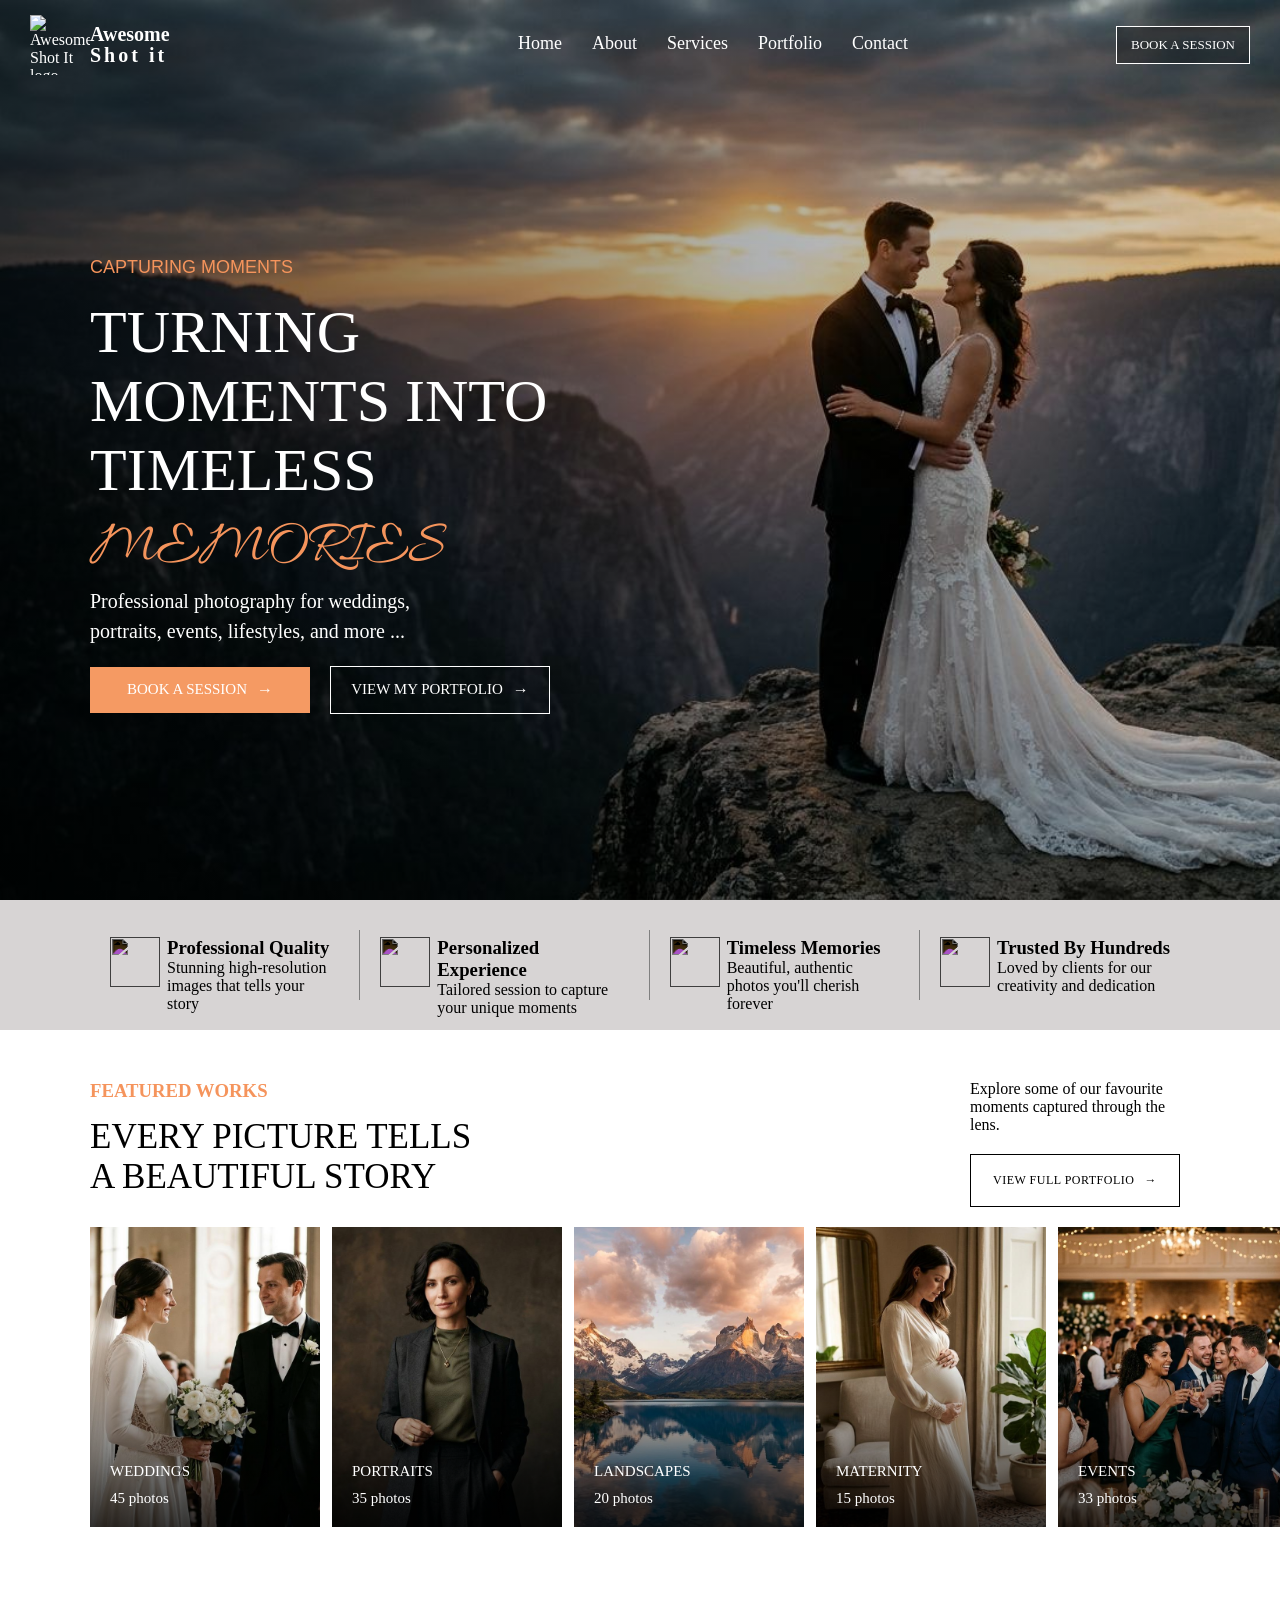
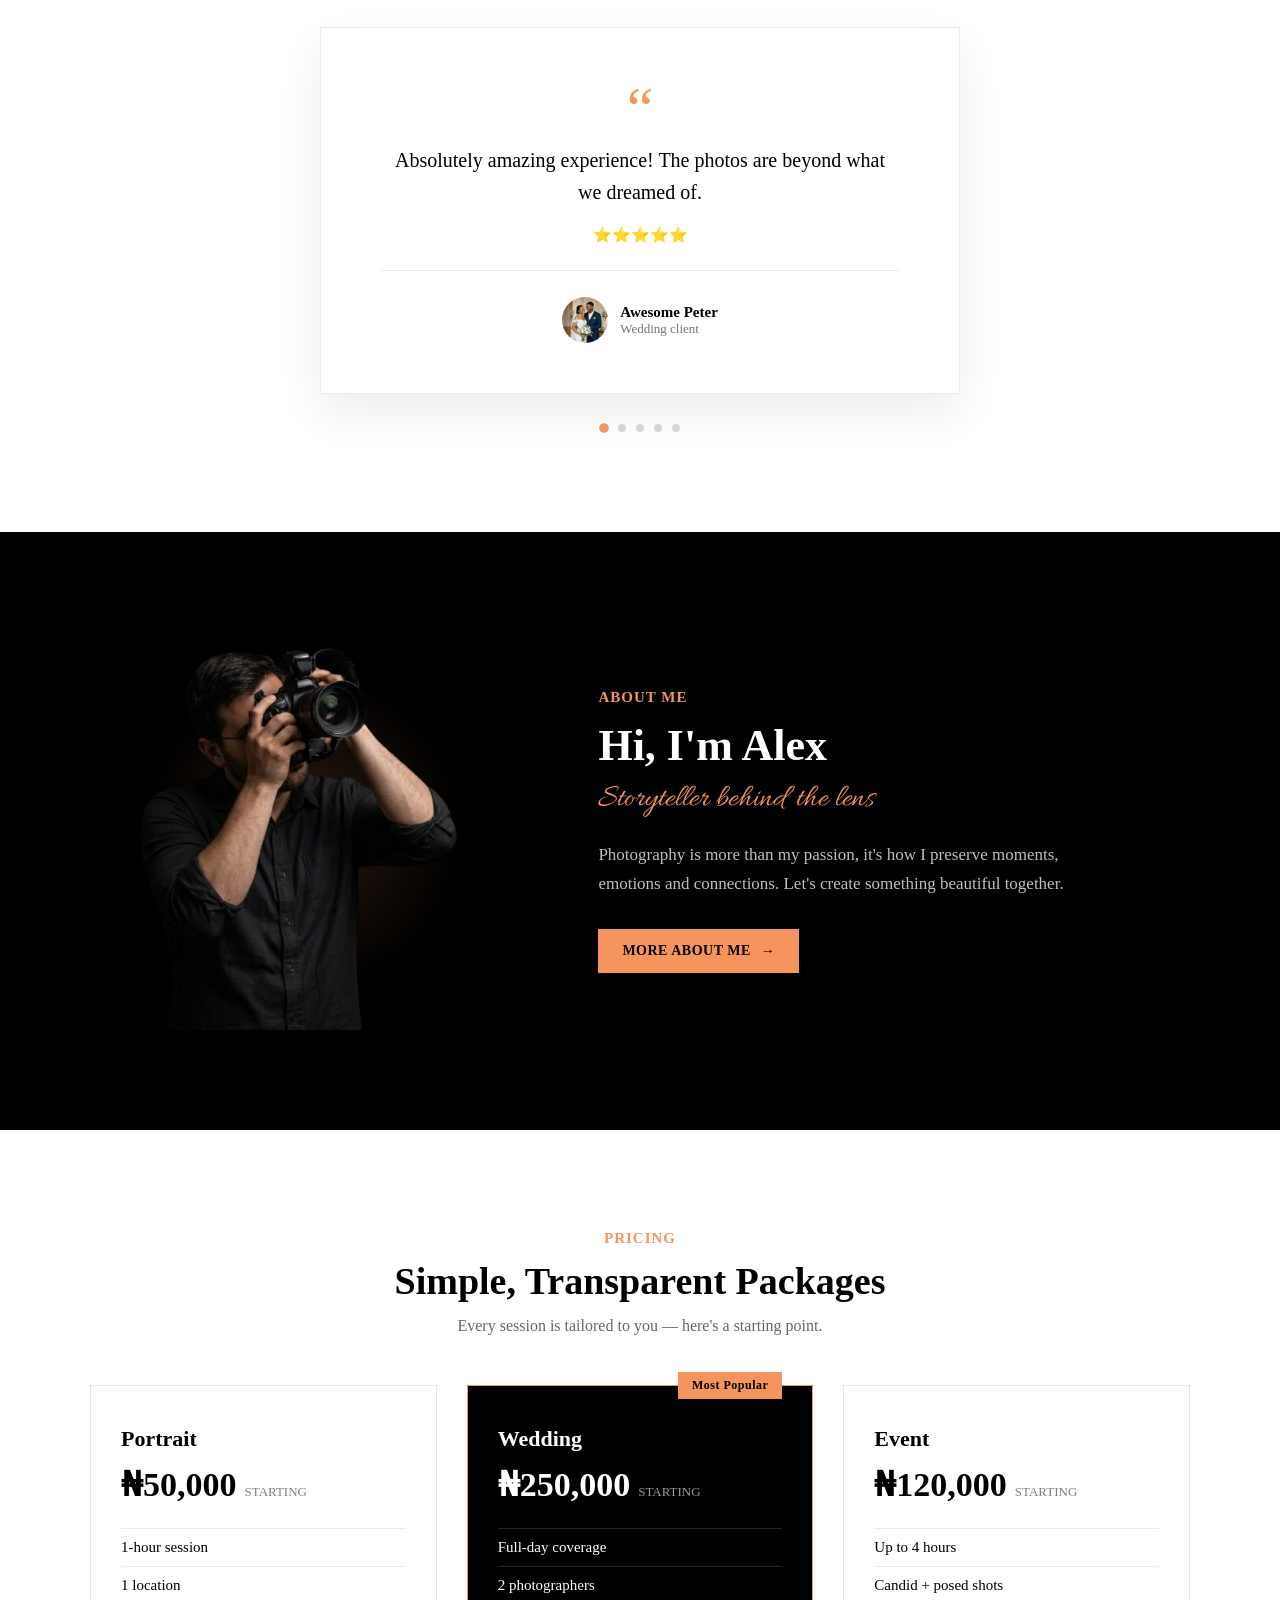
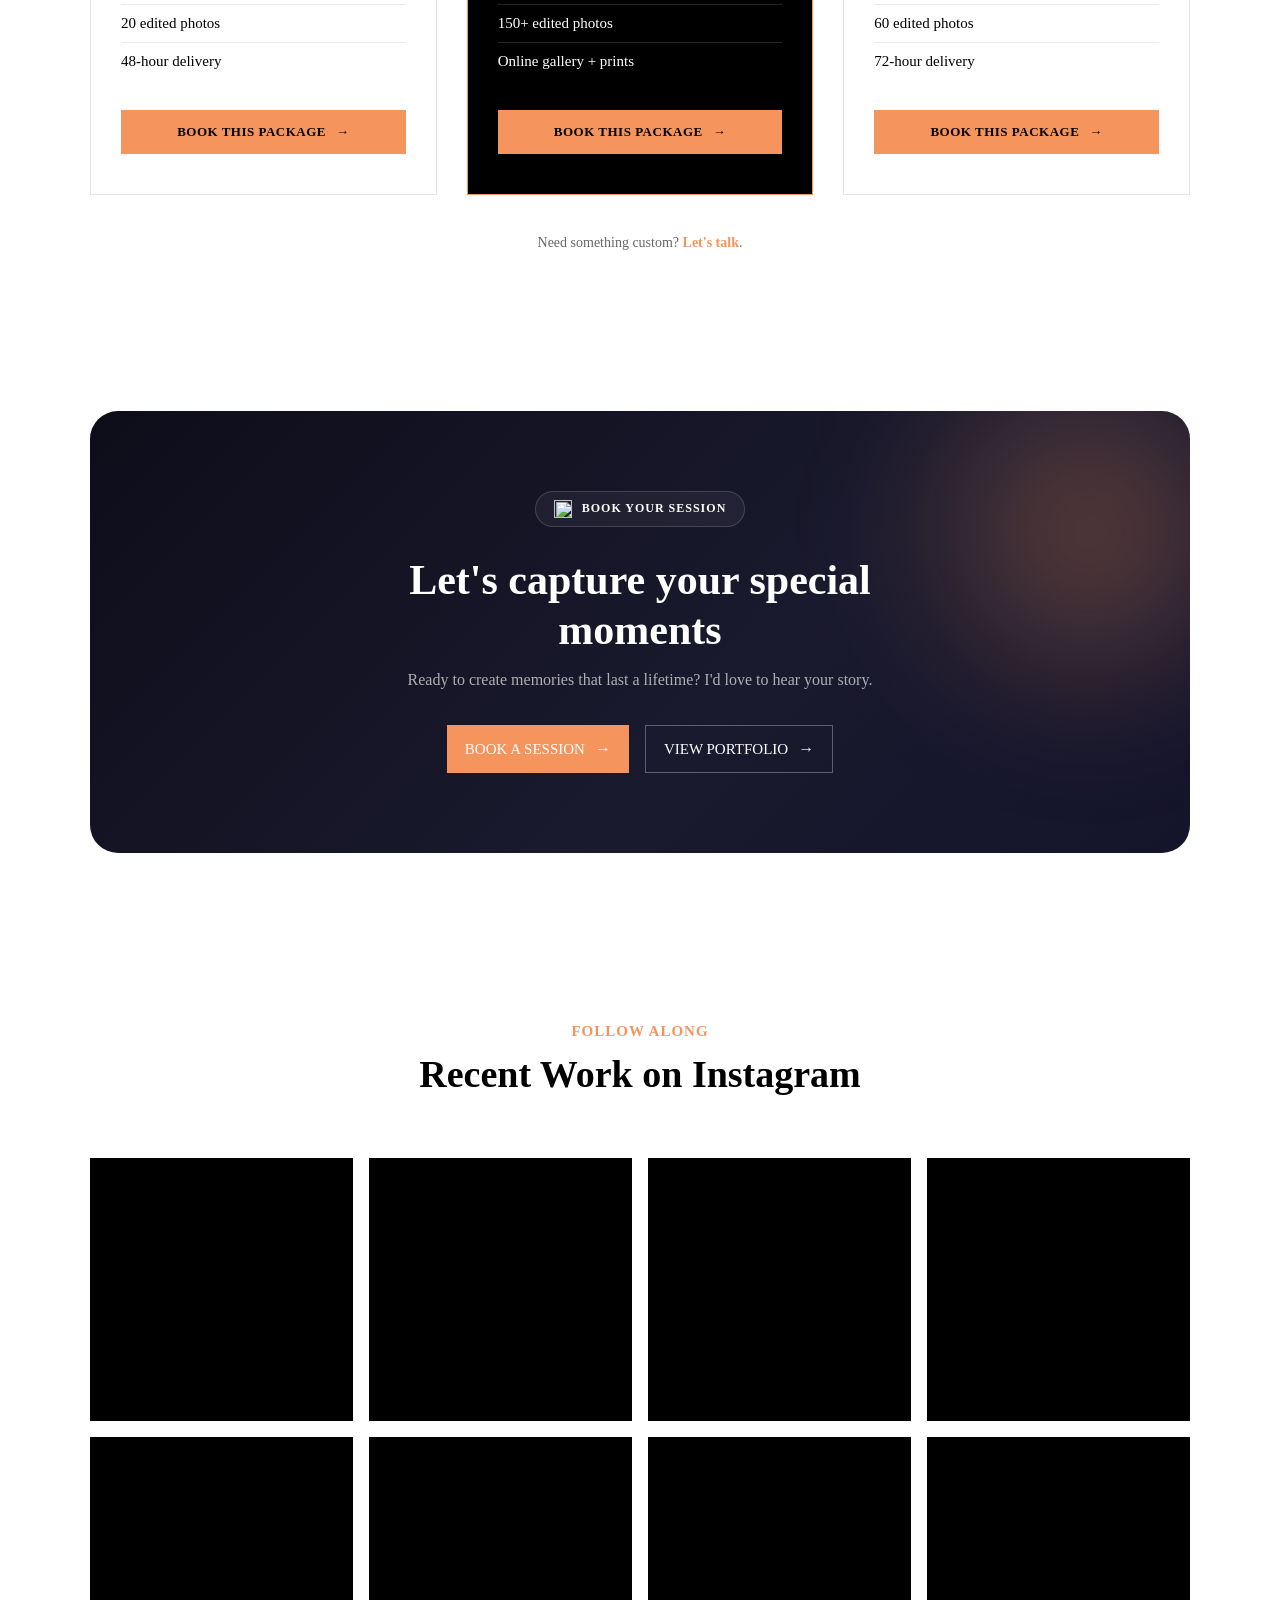
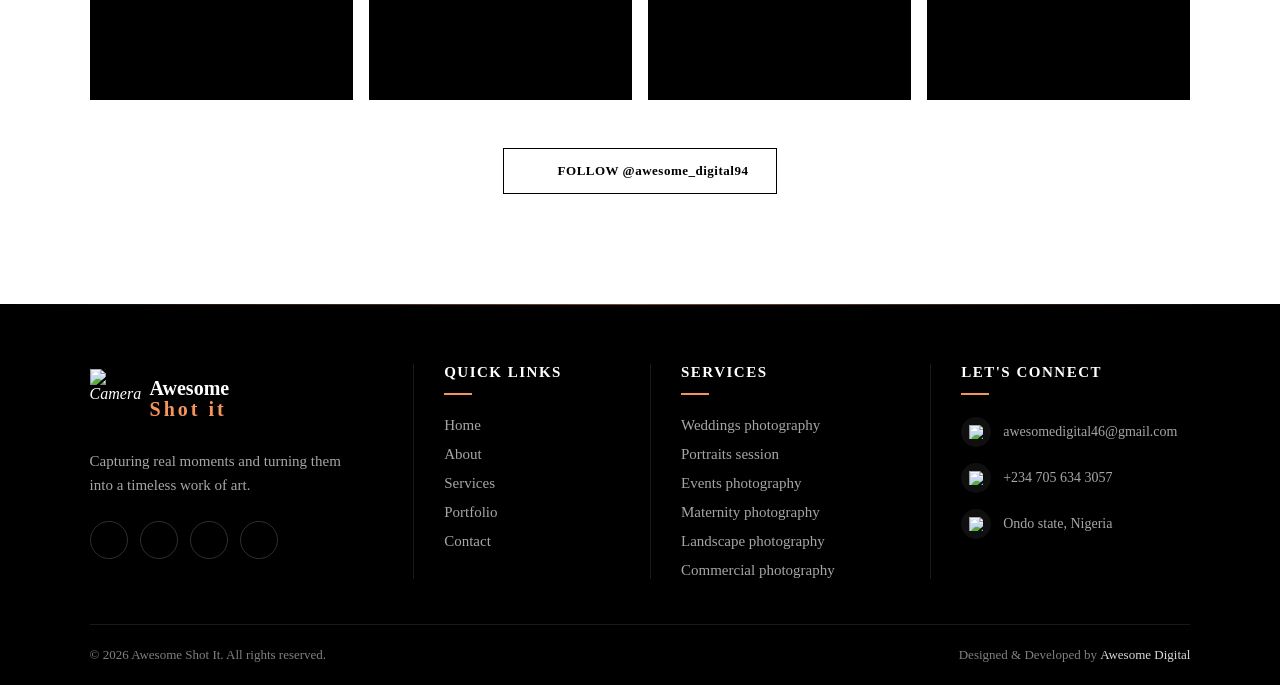
==== commit ba384118: "refactor: i added two section to the home page" ====
--- a/index.html
+++ b/index.html
@@ -10,6 +10,7 @@
       rel="stylesheet"
     />
     <link rel="stylesheet" href="/css/main.css" />
+    <link rel="stylesheet" href="/css/gallery.css" />
   </head>
   <body>
     <main>
@@ -71,12 +72,12 @@
               <p>CAPTURING MOMENTS</p>
             </div>
             <div class="hero-cont2">
-              <p>TURNING MOMENT INTO TIMELESS <span>MEMORY</span></p>
+              <p>TURNING MOMENTS INTO TIMELESS <span>MEMORIES</span></p>
             </div>
             <div class="hero-cont3">
               <p>
                 Professional photography for weddings, portraits, events,
-                lifesyles, and more ...
+                lifestyles, and more ...
               </p>
             </div>
             <div class="hero-buttons">
@@ -167,7 +168,7 @@
           </div>
           <div class="img-slider">
             <div class="img-container">
-              <div class="img-sect01">
+              <div class="img-sect01" data-gallery="weddings">
                 <img src="/asset/images/wedding hero.jpg" alt="Weddings" />
                 <div class="img-text">
                   <p>Weddings</p>
@@ -175,7 +176,7 @@
                 </div>
               </div>
 
-              <div class="img-sect01">
+              <div class="img-sect01" data-gallery="portraits">
                 <img src="/asset/images/portrait hero.jpg" alt="Portraits" />
                 <div class="img-text">
                   <p>Portraits</p>
@@ -183,7 +184,7 @@
                 </div>
               </div>
 
-              <div class="img-sect01">
+              <div class="img-sect01" data-gallery="landscapes">
                 <img src="/asset/images/landscape hero.jpg" alt="Landscapes" />
                 <div class="img-text">
                   <p>Landscapes</p>
@@ -191,7 +192,7 @@
                 </div>
               </div>
 
-              <div class="img-sect01">
+              <div class="img-sect01" data-gallery="maternity">
                 <img src="/asset/images/maternity hero.jpg" alt="Maternity" />
                 <div class="img-text">
                   <p>Maternity</p>
@@ -199,7 +200,7 @@
                 </div>
               </div>
 
-              <div class="img-sect01">
+              <div class="img-sect01" data-gallery="events">
                 <img src="/asset/images/event hero.jpg" alt="Events" />
                 <div class="img-text">
                   <p>Events</p>
@@ -219,6 +220,30 @@
               <span class="dot"></span>
               <span class="dot"></span>
               <span class="dot"></span>
+            </div>
+          </div>
+
+          <!-- ============ IMAGE LIGHTBOX ============ -->
+          <div class="lightbox" id="imageLightbox" aria-hidden="true">
+            <div class="lightbox-overlay"></div>
+            <div class="lightbox-content">
+              <button class="lightbox-close" aria-label="Close">&times;</button>
+              <button
+                class="lightbox-nav lightbox-prev"
+                aria-label="Previous image"
+              >
+                &#10094;
+              </button>
+              <div class="lightbox-track-wrapper">
+                <div class="lightbox-track"></div>
+              </div>
+              <button
+                class="lightbox-nav lightbox-next"
+                aria-label="Next image"
+              >
+                &#10095;
+              </button>
+              <div class="lightbox-dots"></div>
             </div>
           </div>
         </div>
@@ -361,6 +386,65 @@
         </div>
       </section>
 
+      <section class="pricing-section">
+        <div class="pricing-wrap">
+          <p class="pricing-eyebrow">Pricing</p>
+          <h2 class="pricing-heading">Simple, Transparent Packages</h2>
+          <p class="pricing-sub">
+            Every session is tailored to you — here's a starting point.
+          </p>
+
+          <div class="pricing-grid">
+            <div class="pricing-card">
+              <h3 class="pricing-name">Portrait</h3>
+              <p class="pricing-price">₦50,000<span>starting</span></p>
+              <ul class="pricing-features">
+                <li>1-hour session</li>
+                <li>1 location</li>
+                <li>20 edited photos</li>
+                <li>48-hour delivery</li>
+              </ul>
+              <a href="https://wa.me/7056343057" class="pricing-btn">
+                BOOK THIS PACKAGE <span>→</span>
+              </a>
+            </div>
+
+            <div class="pricing-card featured">
+              <span class="pricing-badge">Most Popular</span>
+              <h3 class="pricing-name">Wedding</h3>
+              <p class="pricing-price">₦250,000<span>starting</span></p>
+              <ul class="pricing-features">
+                <li>Full-day coverage</li>
+                <li>2 photographers</li>
+                <li>150+ edited photos</li>
+                <li>Online gallery + prints</li>
+              </ul>
+              <a href="https://wa.me/7056343057" class="pricing-btn">
+                BOOK THIS PACKAGE <span>→</span>
+              </a>
+            </div>
+
+            <div class="pricing-card">
+              <h3 class="pricing-name">Event</h3>
+              <p class="pricing-price">₦120,000<span>starting</span></p>
+              <ul class="pricing-features">
+                <li>Up to 4 hours</li>
+                <li>Candid + posed shots</li>
+                <li>60 edited photos</li>
+                <li>72-hour delivery</li>
+              </ul>
+              <a href="https://wa.me/7056343057" class="pricing-btn">
+                BOOK THIS PACKAGE <span>→</span>
+              </a>
+            </div>
+          </div>
+
+          <p class="pricing-note">
+            Need something custom? <a href="/contact.html">Let's talk</a>.
+          </p>
+        </div>
+      </section>
+
       <section class="section-4">
         <div class="cta-card">
           <div class="cta-glow"></div>
@@ -390,7 +474,181 @@
           </div>
         </div>
       </section>
+
+      <section class="instagram-section">
+        <div class="instagram-wrap">
+          <p class="instagram-eyebrow">Follow Along</p>
+          <h2 class="instagram-heading">Recent Work on Instagram</h2>
+
+          <div class="instagram-grid">
+            <a
+              href="https://www.instagram.com/awesome_digital94/"
+              class="instagram-item"
+            >
+              <video
+                src="/asset/videos/wedding vid.mp4"
+                muted
+                loop
+                playsinline
+                preload="auto"
+                autoplay
+              ></video>
+              <span class="instagram-overlay">
+                <img
+                  src="https://api.iconify.design/simple-icons/instagram.svg?color=%23ffffff"
+                  alt=""
+                />
+              </span>
+            </a>
+            <a
+              href="https://www.instagram.com/awesome_digital94/"
+              class="instagram-item"
+            >
+              <video
+                src="/asset/videos/portrait vid.mp4"
+                muted
+                loop
+                playsinline
+                preload="auto"
+                autoplay
+              ></video>
+              <span class="instagram-overlay">
+                <img
+                  src="https://api.iconify.design/simple-icons/instagram.svg?color=%23ffffff"
+                  alt=""
+                />
+              </span>
+            </a>
+            <a
+              href="https://www.instagram.com/awesome_digital94/"
+              class="instagram-item"
+            >
+              <video
+                src="/asset/videos/event vid.mp4"
+                muted
+                loop
+                playsinline
+                preload="auto"
+                autoplay
+              ></video>
+              <span class="instagram-overlay">
+                <img
+                  src="https://api.iconify.design/simple-icons/instagram.svg?color=%23ffffff"
+                  alt=""
+                />
+              </span>
+            </a>
+            <a
+              href="https://www.instagram.com/awesome_digital94/"
+              class="instagram-item"
+            >
+              <video
+                src="/asset/videos/maternity vid.mp4"
+                muted
+                loop
+                playsinline
+                preload="auto"
+                autoplay
+              ></video>
+              <span class="instagram-overlay">
+                <img
+                  src="https://api.iconify.design/simple-icons/instagram.svg?color=%23ffffff"
+                  alt=""
+                />
+              </span>
+            </a>
+            <a
+              href="https://www.instagram.com/awesome_digital94/"
+              class="instagram-item"
+            >
+              <video
+                src="/asset/videos/landscape vid.mp4"
+                muted
+                loop
+                playsinline
+                preload="auto"
+                autoplay
+              ></video>
+              <span class="instagram-overlay">
+                <img
+                  src="https://api.iconify.design/simple-icons/instagram.svg?color=%23ffffff"
+                  alt=""
+                />
+              </span>
+            </a>
+            <a
+              href="https://www.instagram.com/awesome_digital94/"
+              class="instagram-item"
+            >
+              <video
+                src="/asset/videos/landscape vid2.mp4"
+                muted
+                loop
+                playsinline
+                preload="auto"
+                autoplay
+              ></video>
+              <span class="instagram-overlay">
+                <img
+                  src="https://api.iconify.design/simple-icons/instagram.svg?color=%23ffffff"
+                  alt=""
+                />
+              </span>
+            </a>
+            <a
+              href="https://www.instagram.com/awesome_digital94/"
+              class="instagram-item"
+            >
+              <video
+                src="/asset/videos/lifestyle vid.mp4"
+                muted
+                loop
+                playsinline
+                preload="auto"
+                autoplay
+              ></video>
+              <span class="instagram-overlay">
+                <img
+                  src="https://api.iconify.design/simple-icons/instagram.svg?color=%23ffffff"
+                  alt=""
+                />
+              </span>
+            </a>
+            <a
+              href="https://www.instagram.com/awesome_digital94/"
+              class="instagram-item"
+            >
+              <video
+                src="/asset/videos/lifestyle vid 2.mp4"
+                muted
+                loop
+                playsinline
+                preload="auto"
+                autoplay
+              ></video>
+              <span class="instagram-overlay">
+                <img
+                  src="https://api.iconify.design/simple-icons/instagram.svg?color=%23ffffff"
+                  alt=""
+                />
+              </span>
+            </a>
+          </div>
+
+          <a
+            href="https://www.instagram.com/awesome_digital94/"
+            class="instagram-follow-btn"
+          >
+            <img
+              src="https://api.iconify.design/simple-icons/instagram.svg?color=%23000000"
+              alt=""
+            />
+            FOLLOW @awesome_digital94
+          </a>
+        </div>
+      </section>
     </main>
+
     <footer class="home-footer">
       <div class="footer-inner">
         <div class="footer-content">
@@ -416,7 +674,10 @@
                 aria-label="Facebook"
               >
                 <span class="social-icon">
-                  <img src="https://api.iconify.design/simple-icons/facebook.svg?color=%23ffffff" alt="" />
+                  <img
+                    src="https://api.iconify.design/simple-icons/facebook.svg?color=%23ffffff"
+                    alt=""
+                  />
                 </span>
               </a>
               <a
@@ -424,17 +685,26 @@
                 aria-label="Instagram"
               >
                 <span class="social-icon">
-                 <img src="https://api.iconify.design/simple-icons/instagram.svg?color=%23ffffff" alt="" />
+                  <img
+                    src="https://api.iconify.design/simple-icons/instagram.svg?color=%23ffffff"
+                    alt=""
+                  />
                 </span>
               </a>
               <a href="#" aria-label="Youtube">
                 <span class="social-icon">
-                 <img src="https://api.iconify.design/simple-icons/youtube.svg?color=%23ffffff" alt="" />
+                  <img
+                    src="https://api.iconify.design/simple-icons/youtube.svg?color=%23ffffff"
+                    alt=""
+                  />
                 </span>
               </a>
               <a href="#" aria-label="Pinterest">
                 <span class="social-icon">
-                 <img src="https://api.iconify.design/simple-icons/pinterest.svg?color=%23ffffff" alt="" />
+                  <img
+                    src="https://api.iconify.design/simple-icons/pinterest.svg?color=%23ffffff"
+                    alt=""
+                  />
                 </span>
               </a>
             </div>
@@ -473,7 +743,9 @@
                   alt="Email"
                 />
               </span>
-              <span>awesomedigital46@gmail.com</span>
+              <a href="mailto:awesomedigital46@gmail.com"
+                >awesomedigital46@gmail.com</a
+              >
             </div>
 
             <div class="img-box-01">
@@ -483,7 +755,7 @@
                   alt="Phone"
                 />
               </span>
-              <span>+234 705 634 3057</span>
+              <a href="tel:+2347056343057">+234 705 634 3057</a>
             </div>
 
             <div class="img-box-01">
@@ -510,7 +782,9 @@
       </div>
     </footer>
 
+    <script src="/js/gallery.js"></script>
+
     <script src="/js/main.js"></script>
     <script src="/js/navigation.js"></script>
   </body>
-</html>+</html>
--- a/css/main.css
+++ b/css/main.css
@@ -225,7 +225,12 @@
 .section-1::after {
   position: absolute;
   content: "";
-  background: rgba(0, 0, 0, 0.3);
+  background: linear-gradient(
+    90deg,
+    rgba(0, 0, 0, 0.6) 0%,
+    rgba(0, 0, 0, 0.35) 45%,
+    rgba(0, 0, 0, 0.15) 100%
+  );
   z-index: 1;
   inset: 0;
   width: 100%;
@@ -287,12 +292,28 @@
 .book-btn {
   background: #f59a63;
   color: white;
+  transition:
+    transform 0.3s ease,
+    opacity 0.3s ease;
 }
 
 .portfolio-btn {
   background: transparent;
   border: 1px solid white;
   color: white;
+  transition:
+    background-color 0.3s ease,
+    color 0.3s ease;
+}
+
+.book-btn:hover {
+  transform: translateY(-2px);
+  opacity: 0.9;
+}
+
+.portfolio-btn:hover {
+  background-color: white;
+  color: black;
 }
 
 .hero-buttons span {
@@ -382,13 +403,32 @@
 }
 .sect2-port {
   margin-top: 20px;
-  display: flex;
+  display: inline-flex;
+  align-items: center;
   gap: 10px;
   padding: 18px 22px;
   text-decoration: none;
   font-size: 12px;
+  letter-spacing: 0.5px;
+  background-color: transparent;
+  border: 1px solid var(--secondary-color);
+  color: var(--secondary-color);
+  transition:
+    background-color 0.3s ease,
+    color 0.3s ease;
+}
+
+.sect2-port:hover {
   background-color: var(--secondary-color);
   color: var(--primary-color);
+}
+
+.sect2-port span {
+  transition: transform 0.3s ease;
+}
+
+.sect2-port:hover span {
+  transform: translateX(4px);
 }
 .sect2-port a {
   text-decoration: none;
@@ -420,12 +460,18 @@
   transform: translatey(-5px);
 }
 
-/* Dark overlay */
+/* Dark overlay — concentrated at the bottom so captions stay
+   readable without dulling the whole photo */
 .img-sect01::after {
   content: "";
   position: absolute;
   inset: 0;
-  background: rgba(0, 0, 0, 0.35);
+  background: linear-gradient(
+    to top,
+    rgba(0, 0, 0, 0.75) 0%,
+    rgba(0, 0, 0, 0.35) 30%,
+    rgba(0, 0, 0, 0) 60%
+  );
 }
 
 /* Text on image */
@@ -555,9 +601,32 @@
 }
 
 .about-image {
+  position: relative;
   width: 42%;
   display: flex;
   justify-content: center;
+}
+
+.about-image::before {
+  content: "";
+  position: absolute;
+  top: 50%;
+  left: 50%;
+  width: 320px;
+  height: 320px;
+  transform: translate(-50%, -50%);
+  border-radius: 50%;
+  background: radial-gradient(
+    circle,
+    rgba(245, 148, 92, 0.18),
+    transparent 70%
+  );
+  z-index: 0;
+}
+
+.about-image img {
+  position: relative;
+  z-index: 1;
 }
 
 .about-image img {
@@ -747,7 +816,7 @@
 .cta-btn-secondary {
   background: transparent;
   color: var(--primary-color);
-  border: 1px solid white;
+  border: 1px solid rgba(255, 255, 255, 0.3);
 }
 
 .cta-btn-primary:hover,
@@ -763,22 +832,6 @@
 
 .cta-buttons a:hover span {
   transform: translateX(4px);
-}
-.cta-btn-primary {
-  background: var(--primary-color);
-  color: var(--secondary-color);
-}
-
-.cta-btn-secondary {
-  background: transparent;
-  color: var(--primary-color);
-  border: 1px solid rgba(255, 255, 255, 0.3);
-}
-
-.cta-btn-primary:hover,
-.cta-btn-secondary:hover {
-  transform: translateY(-2px);
-  opacity: 0.9;
 }
 
 /* ========================================
@@ -1036,6 +1089,16 @@
   margin-top: 16px;
   font-size: 14px;
   color: rgba(255, 255, 255, 0.65);
+}
+
+.img-box-01 a {
+  color: inherit;
+  text-decoration: none;
+  transition: color 0.3s ease;
+}
+
+.img-box-01 a:hover {
+  color: var(--accent-color);
 }
 
 .contact-icon {
@@ -1358,7 +1421,7 @@
     padding: 120px 0 100px;
     min-height: auto;
   }
-  
+
   .hero-cont-1,
   .hero-cont-2,
   .hero-cont-3,
@@ -1367,7 +1430,6 @@
     width: 100%;
     border: none;
     font-size: 12px;
- 
   }
   .hero-sect02-btn {
     flex-direction: column;
@@ -1385,7 +1447,7 @@
   .hero-btn01,
   .hero-btn02,
   .hero-btn03,
-  .hero-btn04{
+  .hero-btn04 {
     display: flex;
     flex-direction: column;
     gap: 5px;
@@ -1640,3 +1702,310 @@
     transition: none;
   }
 }
+/* ========================================
+   PRICING
+======================================== */
+
+.pricing-section {
+  width: 100%;
+  padding: 100px 90px;
+  text-align: center;
+}
+
+.pricing-eyebrow {
+  font-size: 15px;
+  font-weight: 600;
+  letter-spacing: 1px;
+  text-transform: uppercase;
+  color: var(--accent-color);
+}
+
+.pricing-heading {
+  margin-top: 12px;
+  font-size: 38px;
+  line-height: 1.2;
+}
+
+.pricing-sub {
+  margin-top: 12px;
+  font-size: 16px;
+  color: rgba(0, 0, 0, 0.6);
+}
+
+.pricing-grid {
+  margin-top: 50px;
+  display: grid;
+  grid-template-columns: repeat(3, 1fr);
+  gap: 30px;
+}
+
+.pricing-card {
+  position: relative;
+  padding: 40px 30px;
+  border: 1px solid rgba(0, 0, 0, 0.1);
+  text-align: left;
+  transition:
+    transform 0.3s ease,
+    box-shadow 0.3s ease;
+}
+
+.pricing-card:hover {
+  transform: translateY(-6px);
+  box-shadow: 0 20px 45px rgba(0, 0, 0, 0.08);
+}
+
+.pricing-card.featured {
+  border-color: var(--accent-color);
+  background-color: var(--secondary-color);
+  color: var(--primary-color);
+}
+
+.pricing-badge {
+  position: absolute;
+  top: -14px;
+  right: 30px;
+  padding: 6px 14px;
+  background: var(--accent-color);
+  color: var(--secondary-color);
+  font-size: 12px;
+  font-weight: 600;
+  letter-spacing: 0.5px;
+}
+
+.pricing-name {
+  font-size: 22px;
+}
+
+.pricing-price {
+  margin-top: 12px;
+  font-size: 34px;
+  font-weight: 700;
+}
+
+.pricing-price span {
+  margin-left: 8px;
+  font-size: 13px;
+  font-weight: 400;
+  text-transform: uppercase;
+  color: rgba(0, 0, 0, 0.5);
+}
+
+.pricing-card.featured .pricing-price span {
+  color: rgba(255, 255, 255, 0.6);
+}
+
+.pricing-features {
+  margin-top: 24px;
+  list-style: none;
+}
+
+.pricing-features li {
+  padding: 10px 0;
+  border-top: 1px solid rgba(0, 0, 0, 0.08);
+  font-size: 15px;
+}
+
+.pricing-card.featured .pricing-features li {
+  border-top: 1px solid rgba(255, 255, 255, 0.15);
+}
+
+.pricing-btn {
+  display: inline-flex;
+  align-items: center;
+  gap: 10px;
+  margin-top: 30px;
+  padding: 14px 22px;
+  width: 100%;
+  justify-content: center;
+  background-color: var(--accent-color);
+  color: var(--secondary-color);
+  font-size: 13px;
+  font-weight: 600;
+  letter-spacing: 0.5px;
+  text-decoration: none;
+  transition: opacity 0.3s ease;
+}
+
+.pricing-btn:hover {
+  opacity: 0.85;
+}
+
+.pricing-btn span {
+  transition: transform 0.3s ease;
+}
+
+.pricing-btn:hover span {
+  transform: translateX(4px);
+}
+
+.pricing-note {
+  margin-top: 40px;
+  font-size: 14px;
+  color: rgba(0, 0, 0, 0.6);
+}
+
+.pricing-note a {
+  color: var(--accent-color);
+  font-weight: 600;
+  text-decoration: none;
+}
+
+/* ========================================
+   INSTAGRAM
+======================================== */
+
+.instagram-section {
+  width: 100%;
+  padding: 110px 90px;
+  text-align: center;
+}
+
+.instagram-eyebrow {
+  font-size: 15px;
+  font-weight: 600;
+  letter-spacing: 1px;
+  text-transform: uppercase;
+  color: var(--accent-color);
+}
+
+.instagram-heading {
+  margin-top: 12px;
+  margin-bottom: 8px;
+  font-size: 38px;
+  line-height: 1.2;
+}
+.instagram-grid {
+  margin-top: 60px;
+  display: grid;
+  grid-template-columns: repeat(4, 1fr);
+  gap: 16px;
+}
+
+.instagram-item {
+  position: relative;
+  display: block;
+  aspect-ratio: 1 / 1;
+  overflow: hidden;
+}
+
+.instagram-item video {
+  width: 100%;
+  height: 100%;
+  object-fit: cover;
+  background-color: var(--secondary-color);
+  transition: transform 0.4s ease;
+}
+
+.instagram-item:hover video {
+  transform: scale(1.06);
+}
+
+.instagram-overlay {
+  position: absolute;
+  inset: 0;
+  display: flex;
+  align-items: center;
+  justify-content: center;
+  background: rgba(0, 0, 0, 0.25);
+  opacity: 0;
+  transition: opacity 0.3s ease;
+  pointer-events: none;
+}
+
+.instagram-overlay img {
+  width: 28px;
+  height: 28px;
+}
+
+.instagram-item:hover .instagram-overlay {
+  opacity: 1;
+}
+
+.instagram-follow-btn {
+  display: inline-flex;
+  align-items: center;
+  gap: 10px;
+  margin-top: 48px;
+  padding: 14px 28px;
+  border: 1px solid var(--secondary-color);
+  color: var(--secondary-color);
+  font-size: 13px;
+  font-weight: 600;
+  letter-spacing: 0.5px;
+  text-decoration: none;
+  transition:
+    background-color 0.3s ease,
+    color 0.3s ease;
+}
+
+.instagram-follow-btn:hover {
+  background-color: var(--secondary-color);
+  color: var(--primary-color);
+}
+
+.instagram-follow-btn:hover img {
+  filter: invert(1);
+}
+
+.instagram-follow-btn img {
+  width: 16px;
+  height: 16px;
+  transition: filter 0.3s ease;
+}
+
+/* ========================================
+   RESPONSIVE — PRICING & INSTAGRAM
+======================================== */
+
+@media (max-width: 900px) {
+  .pricing-section,
+  .instagram-section {
+    padding: 80px 40px;
+  }
+
+  .pricing-grid {
+    grid-template-columns: 1fr 1fr;
+  }
+
+  .pricing-card.featured {
+    grid-column: span 2;
+  }
+  .instagram-grid {
+    grid-template-columns: repeat(3, 1fr);
+  }
+}
+
+@media (max-width: 768px) {
+  .pricing-heading,
+  .instagram-heading {
+    font-size: 30px;
+  }
+}
+
+@media (max-width: 600px) {
+  .pricing-section,
+  .instagram-section {
+    padding: 70px 20px;
+  }
+
+  .pricing-grid {
+    grid-template-columns: 1fr;
+    gap: 20px;
+  }
+
+  .pricing-card.featured {
+    grid-column: span 1;
+  }
+
+  .instagram-grid {
+    grid-template-columns: repeat(2, 1fr);
+    gap: 8px;
+    margin-top: 40px;
+  }
+
+  .instagram-follow-btn {
+    width: 100%;
+    justify-content: center;
+    margin-top: 36px;
+  }
+}
--- a/css/gallery.css
+++ b/css/gallery.css
@@ -0,0 +1,258 @@
+/* ============ IMAGE LIGHTBOX ============ */
+.img-sect01 {
+  cursor: pointer;
+}
+
+.lightbox {
+  position: fixed;
+  inset: 0;
+  z-index: 9999;
+  display: none;
+  align-items: center;
+  justify-content: center;
+}
+
+.lightbox.active {
+  display: flex;
+}
+
+.lightbox-overlay {
+  position: absolute;
+  inset: 0;
+  background: rgba(0, 0, 0, 0.9);
+}
+
+.lightbox-content {
+  position: relative;
+  width: min(900px, 92vw);
+  max-height: 90vh;
+  display: flex;
+  align-items: center;
+  z-index: 1;
+}
+
+.lightbox-track-wrapper {
+  width: 100%;
+  overflow: hidden;
+  border-radius: 8px;
+}
+
+.lightbox-track {
+  display: flex;
+  transition: transform 0.45s ease;
+}
+
+.lightbox-slide {
+  flex: 0 0 100%;
+  display: flex;
+  align-items: center;
+  justify-content: center;
+  max-height: 80vh;
+}
+
+.lightbox-slide img {
+  width: 100%;
+  max-height: 80vh;
+  object-fit: contain;
+  border-radius: 8px;
+  display: block;
+}
+
+.lightbox-slide-cta {
+  flex-direction: column;
+  background: #111;
+  height: 80vh;
+  text-align: center;
+  padding: 40px 24px;
+  border-radius: 8px;
+  color: #fff;
+}
+
+.lightbox-cta-content h3 {
+  font-size: 1.6rem;
+  margin-bottom: 12px;
+}
+
+.lightbox-cta-content p {
+  opacity: 0.8;
+  margin-bottom: 24px;
+  max-width: 320px;
+}
+
+.lightbox-cta-btn {
+  display: inline-flex;
+  align-items: center;
+  gap: 8px;
+  padding: 14px 28px;
+  background: #c9a25d;
+  color: #111;
+  font-weight: 600;
+  letter-spacing: 0.05em;
+  border-radius: 4px;
+  text-decoration: none;
+  transition: opacity 0.2s ease;
+}
+
+.lightbox-cta-btn:hover {
+  opacity: 0.85;
+}
+
+.lightbox-close {
+  position: absolute;
+  top: -44px;
+  right: 0;
+  background: none;
+  border: none;
+  color: #fff;
+  font-size: 2rem;
+  line-height: 1;
+  cursor: pointer;
+  z-index: 2;
+}
+
+.lightbox-nav {
+  position: absolute;
+  top: 50%;
+  transform: translateY(-50%);
+  background: rgba(0, 0, 0, 0.5);
+  color: #fff;
+  border: none;
+  width: 44px;
+  height: 44px;
+  border-radius: 50%;
+  font-size: 1.1rem;
+  cursor: pointer;
+  z-index: 2;
+}
+
+.lightbox-prev {
+  left: -22px;
+}
+
+.lightbox-next {
+  right: -22px;
+}
+
+.lightbox-dots {
+  position: absolute;
+  bottom: -32px;
+  left: 50%;
+  transform: translateX(-50%);
+  display: flex;
+  gap: 8px;
+}
+
+.lightbox-dot {
+  width: 8px;
+  height: 8px;
+  border-radius: 50%;
+  background: rgba(255, 255, 255, 0.4);
+  cursor: pointer;
+}
+
+.lightbox-dot.active {
+  background: #c9a25d;
+}
+
+/* ============ RESPONSIVE ============ */
+@media (max-width: 768px) {
+  .lightbox-content {
+    width: 94vw;
+    max-height: 90vh;
+  }
+
+  .lightbox-track-wrapper {
+    max-height: 90vh;
+  }
+
+  .lightbox-slide {
+    height: 70vh;
+    max-height: 85vh;
+  }
+
+  .lightbox-slide img {
+    width: 100%;
+    height: 100%;
+    object-fit: cover;
+  }
+
+  .lightbox-prev {
+    left: 6px;
+  }
+
+  .lightbox-next {
+    right: 6px;
+  }
+
+  .lightbox-nav {
+    width: 38px;
+    height: 38px;
+    font-size: 1rem;
+  }
+
+  .lightbox-close {
+    top: 10px;
+    right: 10px;
+    background-color: hsl(10, 10%, 70%);
+    border-radius: 50%;
+    /* color: black; */
+    height: 30px;
+    width: 30px;
+  }
+
+  .lightbox-slide-cta {
+    height: 60vh;
+    padding: 24px 16px;
+  }
+
+  .lightbox-dots {
+    bottom: -26px;
+  }
+}
+/* ============ GALLERY "VIEW" HINT ============ */
+.gallery-item {
+  position: relative;
+  overflow: hidden;
+  cursor: pointer;
+}
+
+.gallery-item::after {
+  content: "🔍 View";
+  position: absolute;
+  top: 0;
+  left: 0;
+  right: 0;
+  bottom: 0;
+  display: flex;
+  align-items: center;
+  justify-content: center;
+  background: rgba(0, 0, 0, 0.45);
+  color: #fff;
+  font-size: 0.9rem;
+  font-weight: 600;
+  letter-spacing: 0.05em;
+  opacity: 0;
+  transition: opacity 0.25s ease;
+  pointer-events: none;
+}
+
+.gallery-item:hover::after {
+  opacity: 1;
+}
+
+@media (max-width: 768px) {
+  .gallery-item::after {
+    top: auto;
+    left: auto;
+    inset: auto 8px 8px auto;
+    right: 8px;
+    bottom: 8px;
+    width: auto;
+    height: auto;
+    opacity: 1;
+    background: rgba(0, 0, 0, 0.55);
+    font-size: 0.7rem;
+    padding: 4px 10px;
+    border-radius: 20px;
+  }
+}
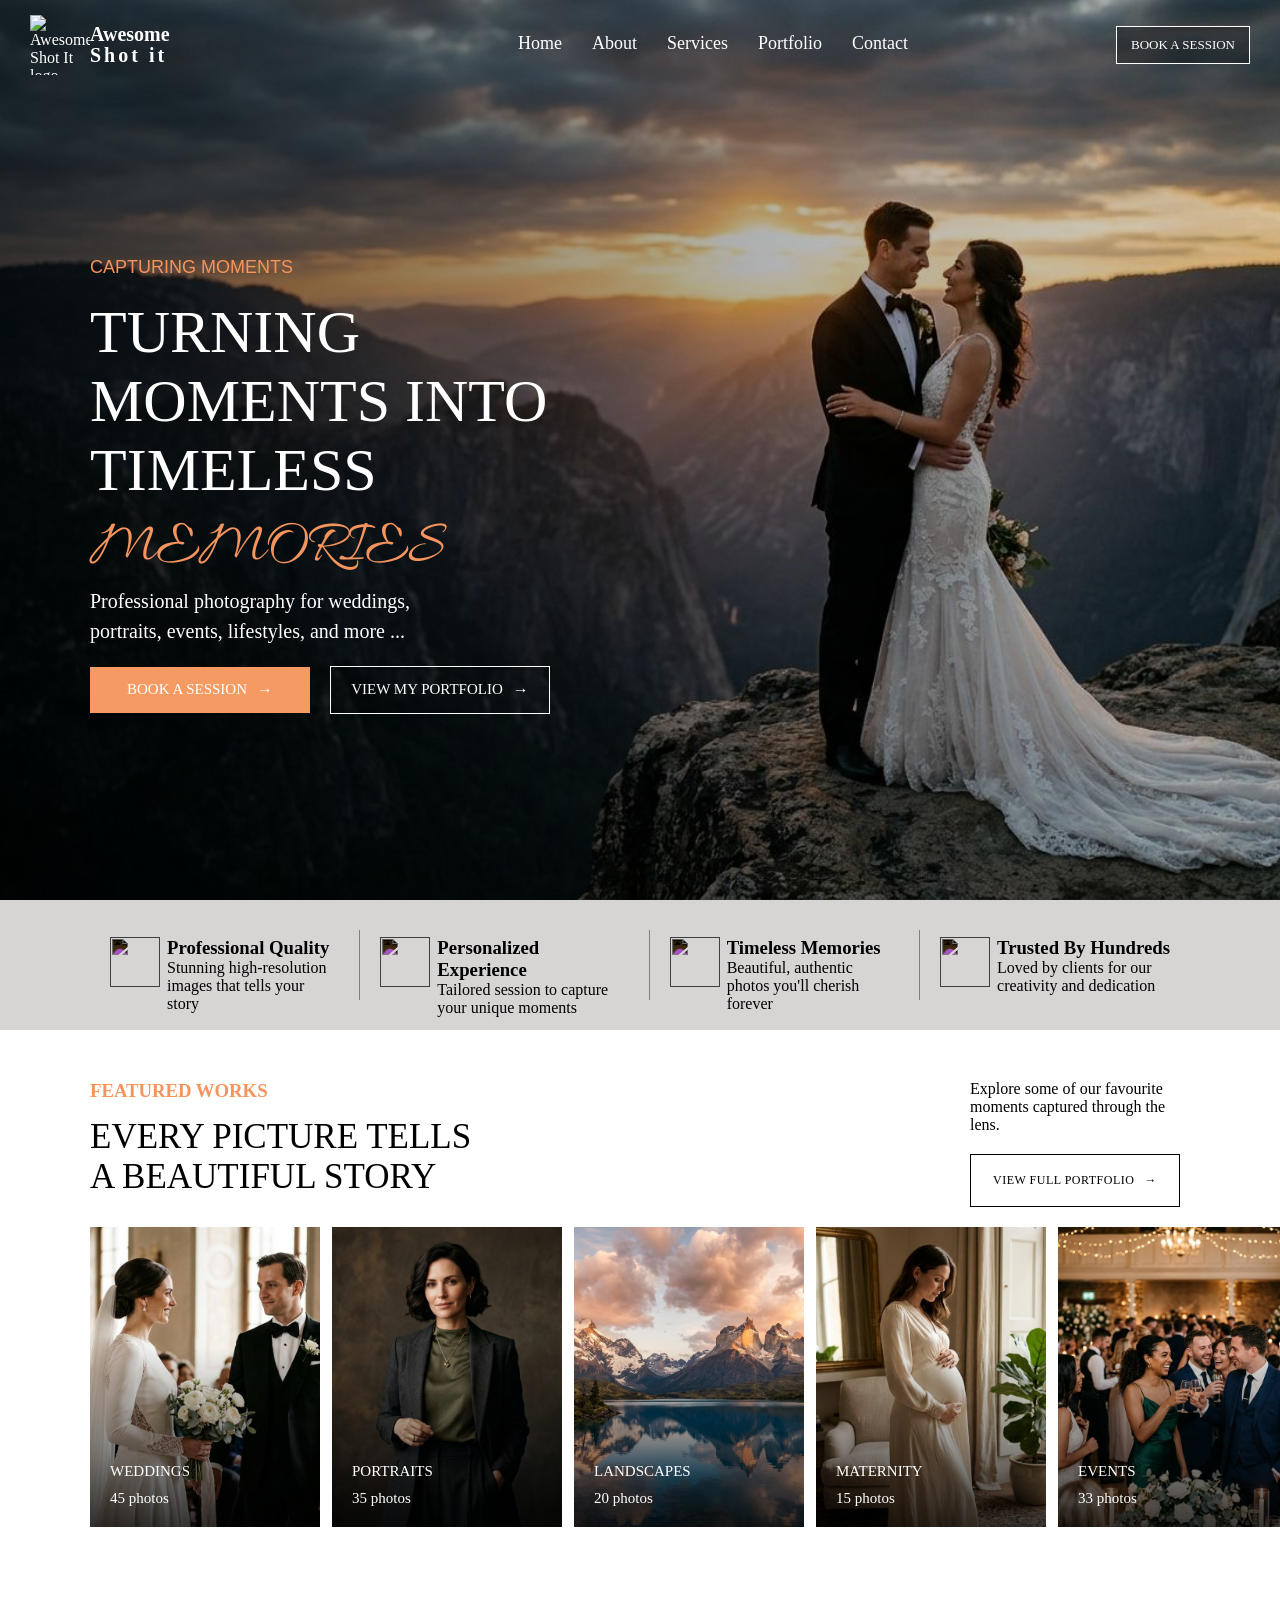
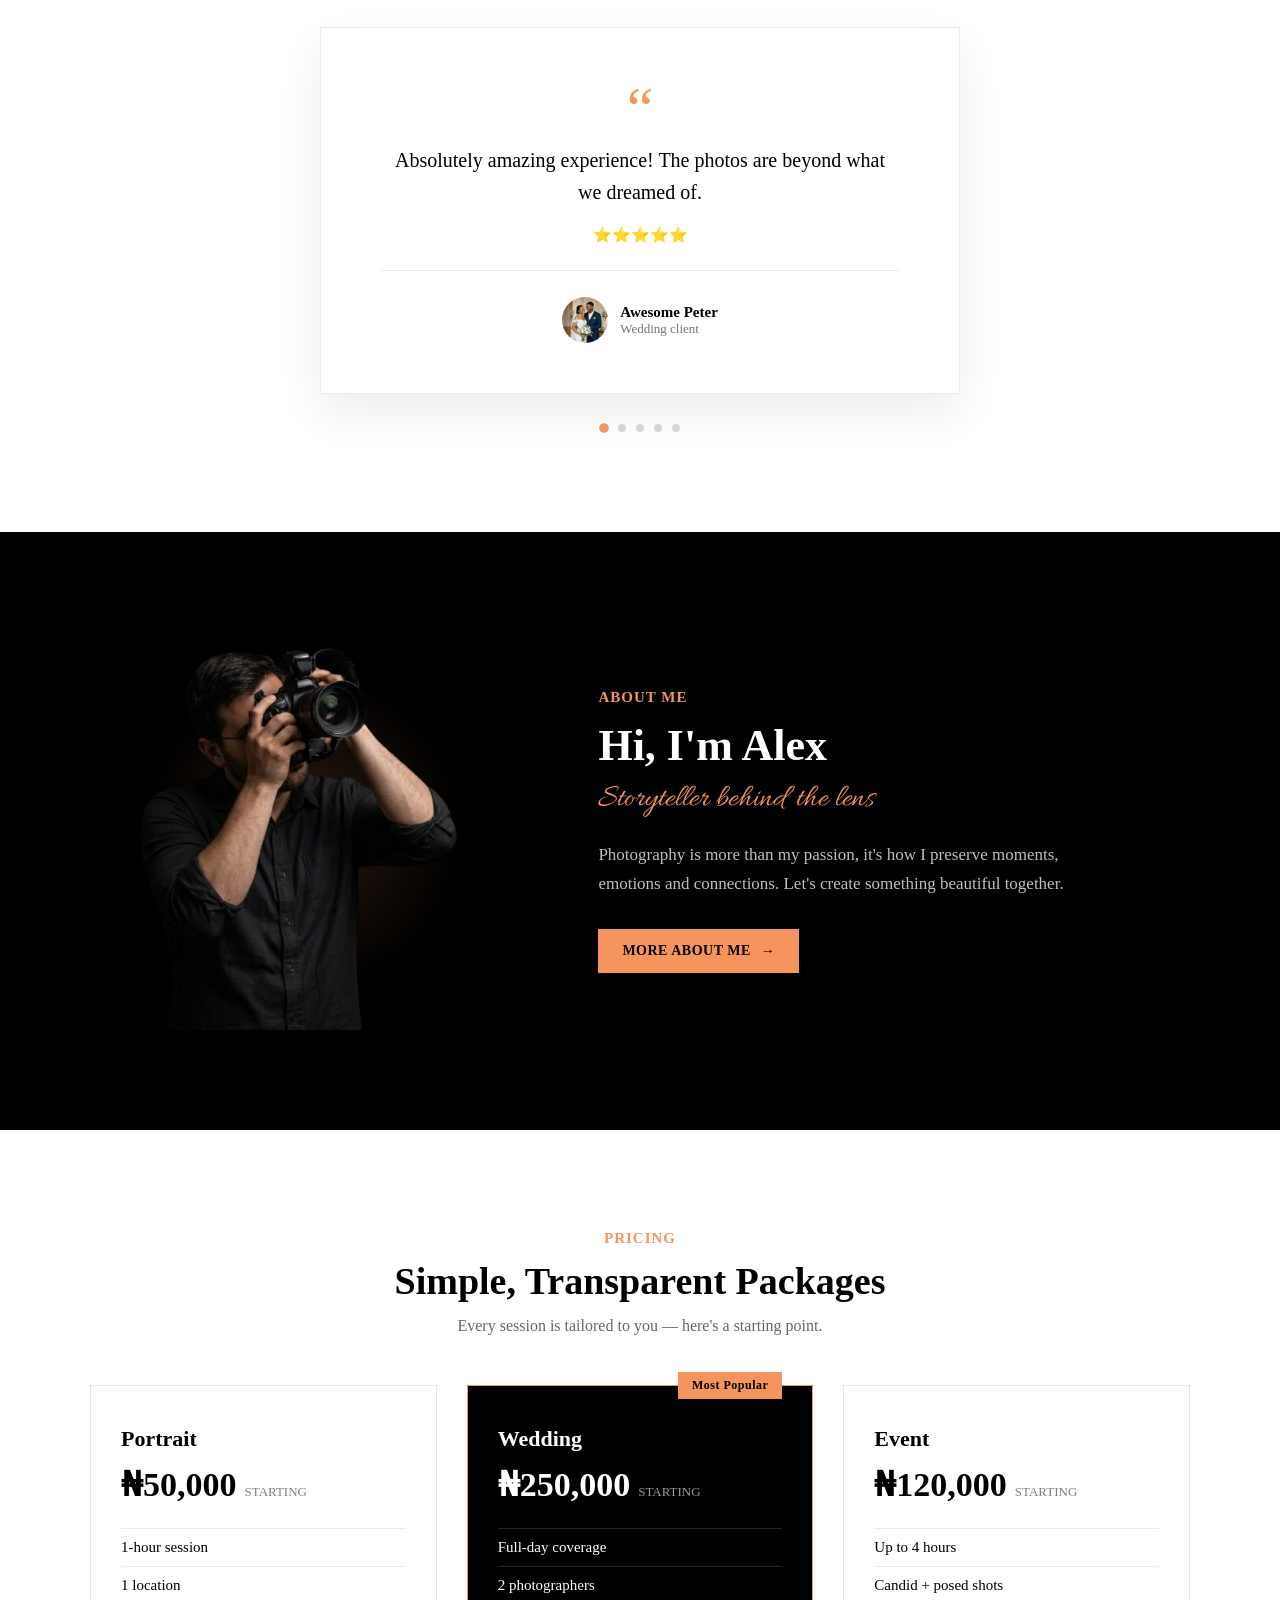
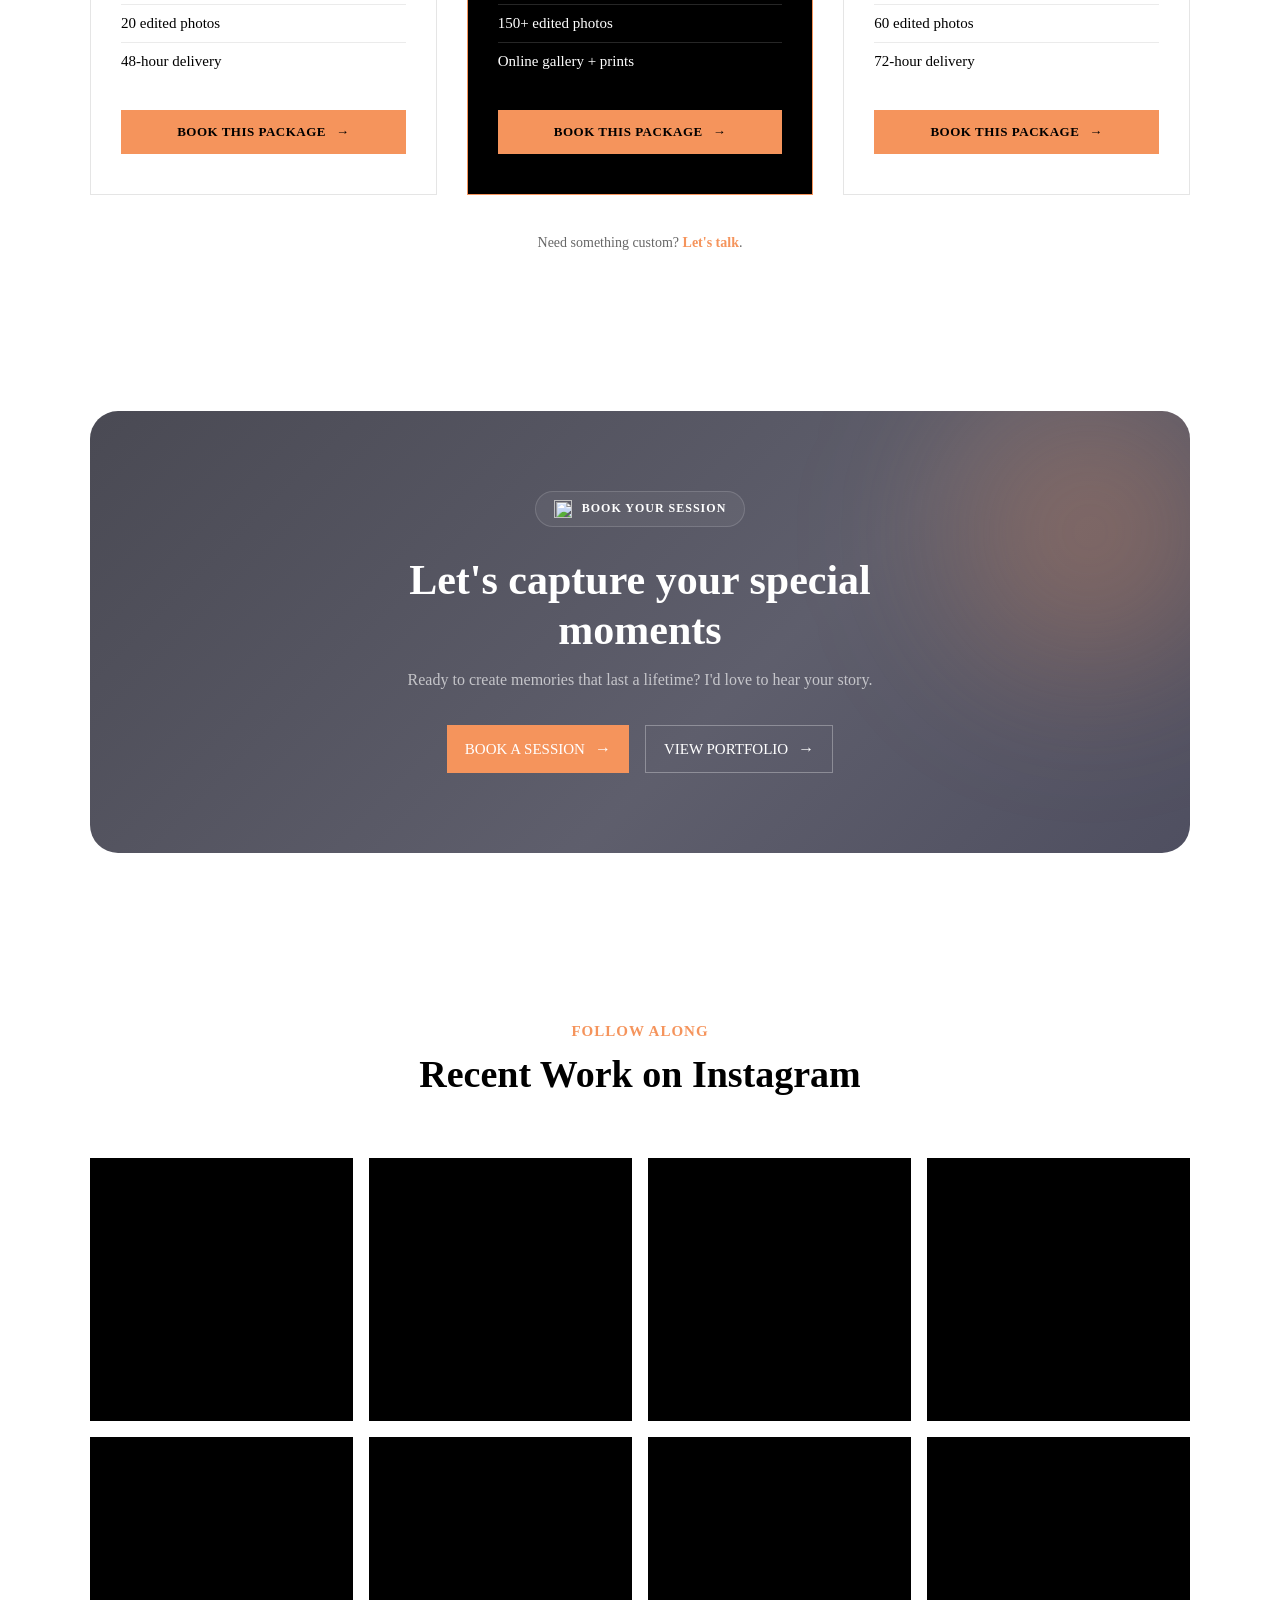
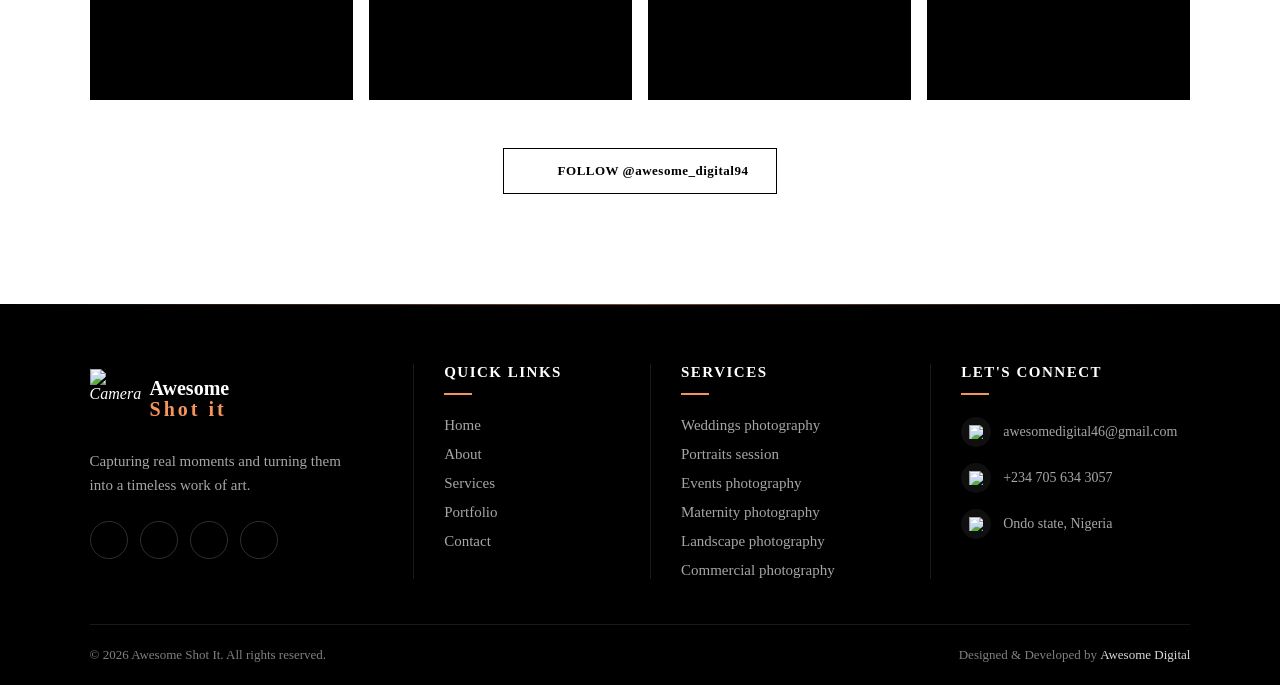
==== commit 34addefb: "i added a featurein the home page" ====
--- a/index.html
+++ b/index.html
@@ -8,6 +8,12 @@
     <link
       href="https://fonts.googleapis.com/css2?family=Allura&display=swap"
       rel="stylesheet"
+    />
+    <link
+      rel="preload"
+      as="image"
+      href="/asset/images/hero%20image%20(1).jpg"
+      fetchpriority="high"
     />
     <link rel="stylesheet" href="/css/main.css" />
     <link rel="stylesheet" href="/css/gallery.css" />
@@ -63,9 +69,14 @@
         </header>
 
         <div class="hero-section">
-          <!-- <div class="hero-image">
-            <img src="/asset/images/hero image.png" alt="" />
-          </div> -->
+          <div class="hero-image">
+            <img
+              src="/asset/images/hero image (1).jpg"
+              alt=""
+              fetchpriority="high"
+              loading="eager"
+            />
+          </div>
 
           <div class="hero-content">
             <div class="hero-cont">
@@ -447,6 +458,17 @@
 
       <section class="section-4">
         <div class="cta-card">
+          <video
+            class="cta-video"
+            autoplay
+            muted
+            loop
+            playsinline
+            preload="auto"
+          >
+            <source src="/asset/videos/wedding vid.mp4" type="video/mp4" />
+          </video>
+
           <div class="cta-glow"></div>
 
           <div class="cta-badge">
@@ -581,7 +603,7 @@
               class="instagram-item"
             >
               <video
-                src="/asset/videos/landscape vid2.mp4"
+                src="/asset/videos/extra vid.mp4"
                 muted
                 loop
                 playsinline
--- a/css/main.css
+++ b/css/main.css
@@ -216,25 +216,34 @@
 
 .section-1 {
   position: relative;
-  background: url(/asset/images/hero\ image\ \(1\).jpg);
-  background-size: cover;
-  background-position: 68% center;
-  width: 100%;
-  /* overflow: hidden; */
+  background-color: #1a1a1a; /* fallback tone while image loads */
+  width: 100%;
 }
 .section-1::after {
+  content: "";
   position: absolute;
-  content: "";
+  inset: 0;
+  z-index: 1;
   background: linear-gradient(
     90deg,
     rgba(0, 0, 0, 0.6) 0%,
     rgba(0, 0, 0, 0.35) 45%,
     rgba(0, 0, 0, 0.15) 100%
   );
-  z-index: 1;
+}
+
+.hero-image {
+  position: absolute;
   inset: 0;
+  z-index: 0;
+  overflow: hidden;
+}
+
+.hero-image img {
   width: 100%;
   height: 100%;
+  object-fit: cover;
+  object-position: 68% center; /* matches your old background-position */
 }
 .hero-section {
   min-height: 100vh;
@@ -728,8 +737,31 @@
   align-items: center;
   text-align: center;
 
-  background: linear-gradient(135deg, #0d0d1a 0%, #1a1a2e 60%, #14142b 100%);
   color: var(--primary-color);
+}
+.cta-video {
+  position: absolute;
+  inset: 0;
+  width: 100%;
+  height: 100%;
+  object-fit: cover;
+  z-index: 0;
+}
+.cta-glow,
+.cta-badge,
+.cta-heading,
+.cta-sub,
+.cta-buttons {
+  position: relative;
+  z-index: 2;
+}
+
+.cta-card::before {
+  content: "";
+  position: absolute;
+  inset: 0;
+  z-index: 1;
+  background: linear-gradient(135deg, rgba(13,13,26,0.75) 0%, rgba(26,26,46,0.7) 60%, rgba(20,20,43,0.75) 100%);
 }
 
 .cta-glow {
@@ -1219,17 +1251,50 @@
   }
 }
 
-* {
-  padding: 0;
-  margin: 0;
-  box-sizing: border-box;
-}
-
-:root {
-  --primary-color: white;
-  --secondary-color: black;
-  --accent-color: #f5945c;
-  --background: rgba(163, 156, 156, 0.432);
+/* =====================================================
+   TRUE TABLET RANGE (nav still desktop, content isn't)
+===================================================== */
+@media (max-width: 1024px) and (min-width: 769px) {
+  /* --- Stats row: stop using overflowing % widths --- */
+  .hero-content-2 {
+    display: grid;
+    grid-template-columns: 1fr 1fr;
+    gap: 26px 20px;
+    padding: 40px 50px;
+    justify-items: start;
+  }
+
+  .hero-cont-1,
+  .hero-cont-2,
+  .hero-cont-3,
+  .hero-cont-4 {
+    width: 100%;
+    height: auto;
+    border-right: none;
+    padding: 0;
+  }
+
+  /* --- Featured works: let the cards actually scroll --- */
+  .hero-section-02 {
+    padding: 0 40px;
+  }
+
+  .img-container {
+    padding: 0 40px;
+    overflow-x: auto;
+    overflow-y: hidden;
+    scroll-snap-type: x mandatory;
+    -webkit-overflow-scrolling: touch;
+    scrollbar-width: none; /* Firefox */
+  }
+
+  .img-container::-webkit-scrollbar {
+    display: none; /* Chrome/Safari */
+  }
+
+  .img-sect01 {
+    scroll-snap-align: start;
+  }
 }
 
 /* =====================================================
@@ -1463,9 +1528,11 @@
     width: 55%;
   }
   .hero-sect2-btn2 a {
-    width: 175px;
-    padding: 8px 10px;
-    font-size: 12px;
+    width: auto;
+    max-width: 100%;
+    padding: 10px 16px;
+    font-size: 11px;
+    gap: 6px;
     white-space: nowrap;
     margin: 20px auto;
   }
@@ -2008,4 +2075,12 @@
     justify-content: center;
     margin-top: 36px;
   }
-}
+  .pricing-grid {
+    grid-template-columns: 1fr;
+    gap: 26px; /* was 20px — gives the badge clearance */
+  }
+
+  .pricing-badge {
+    top: -10px; /* was -14px — pulls it back inside the gap */
+  }
+}
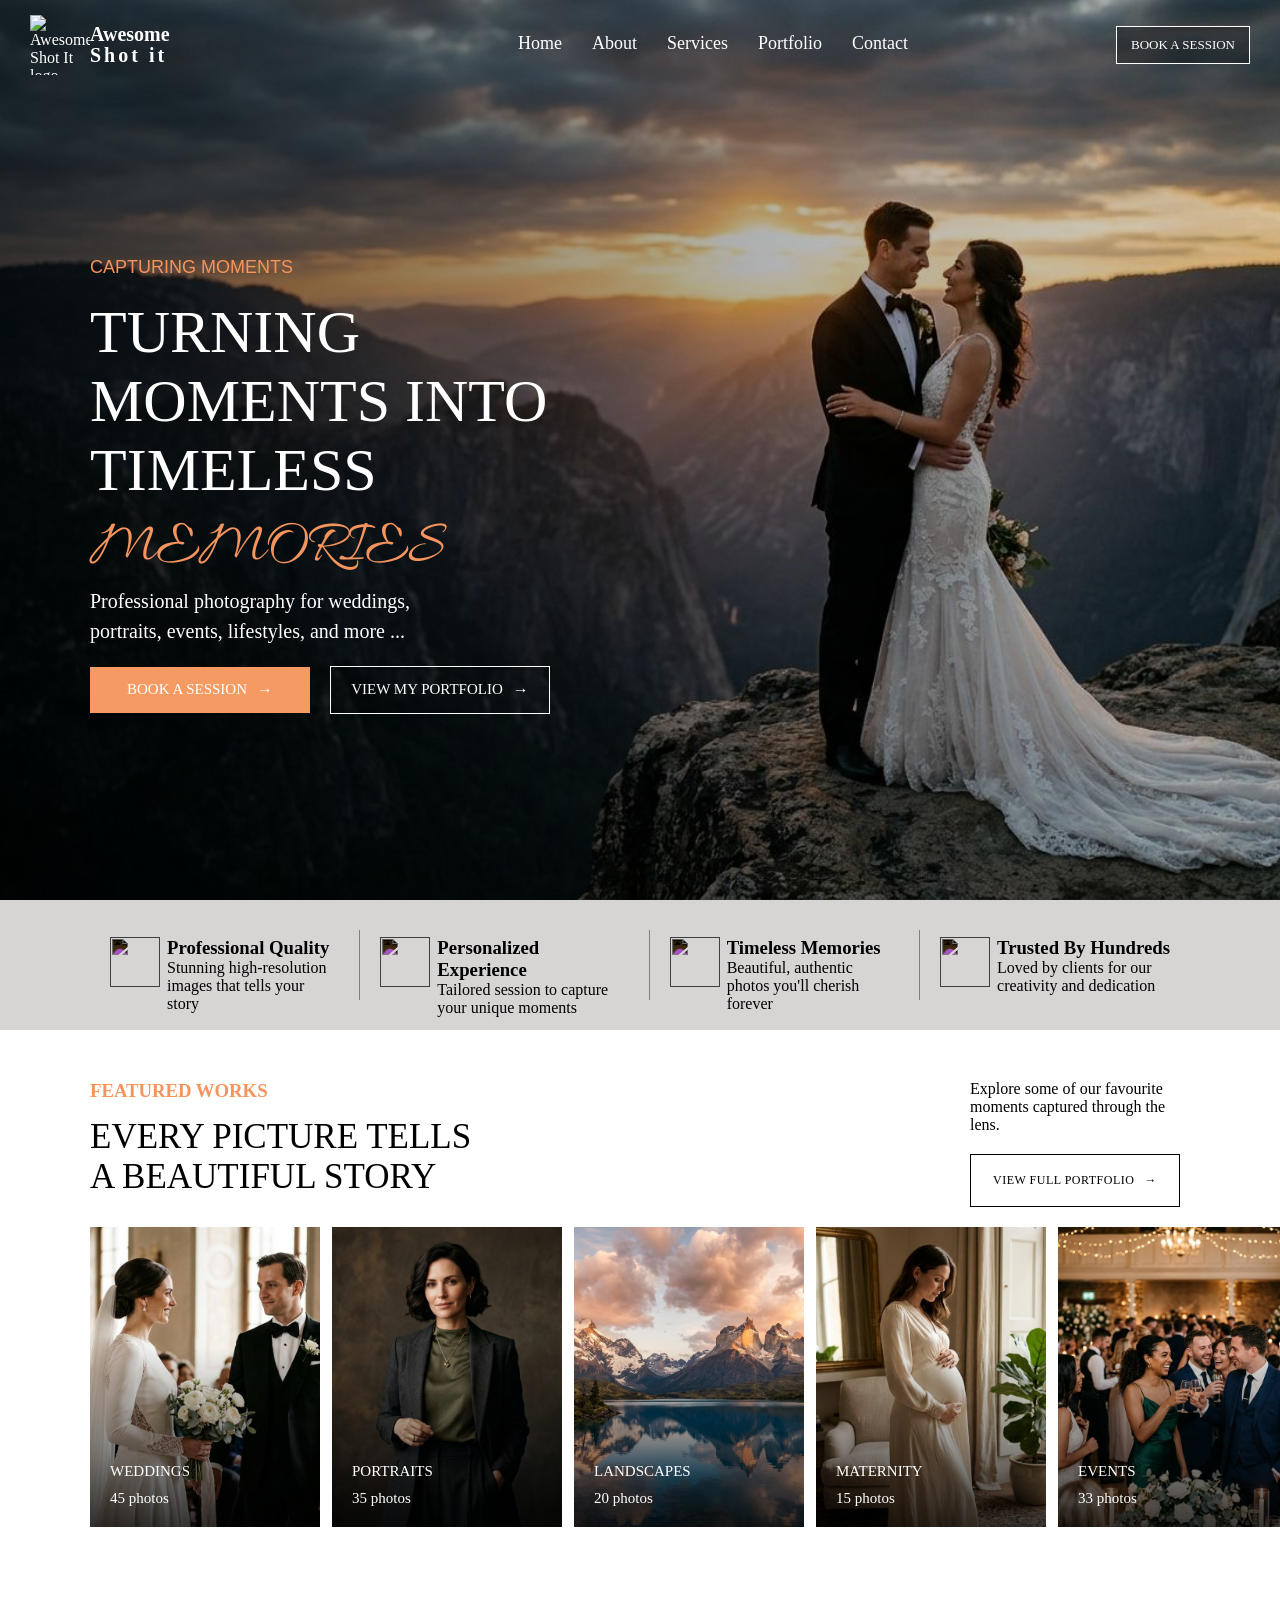
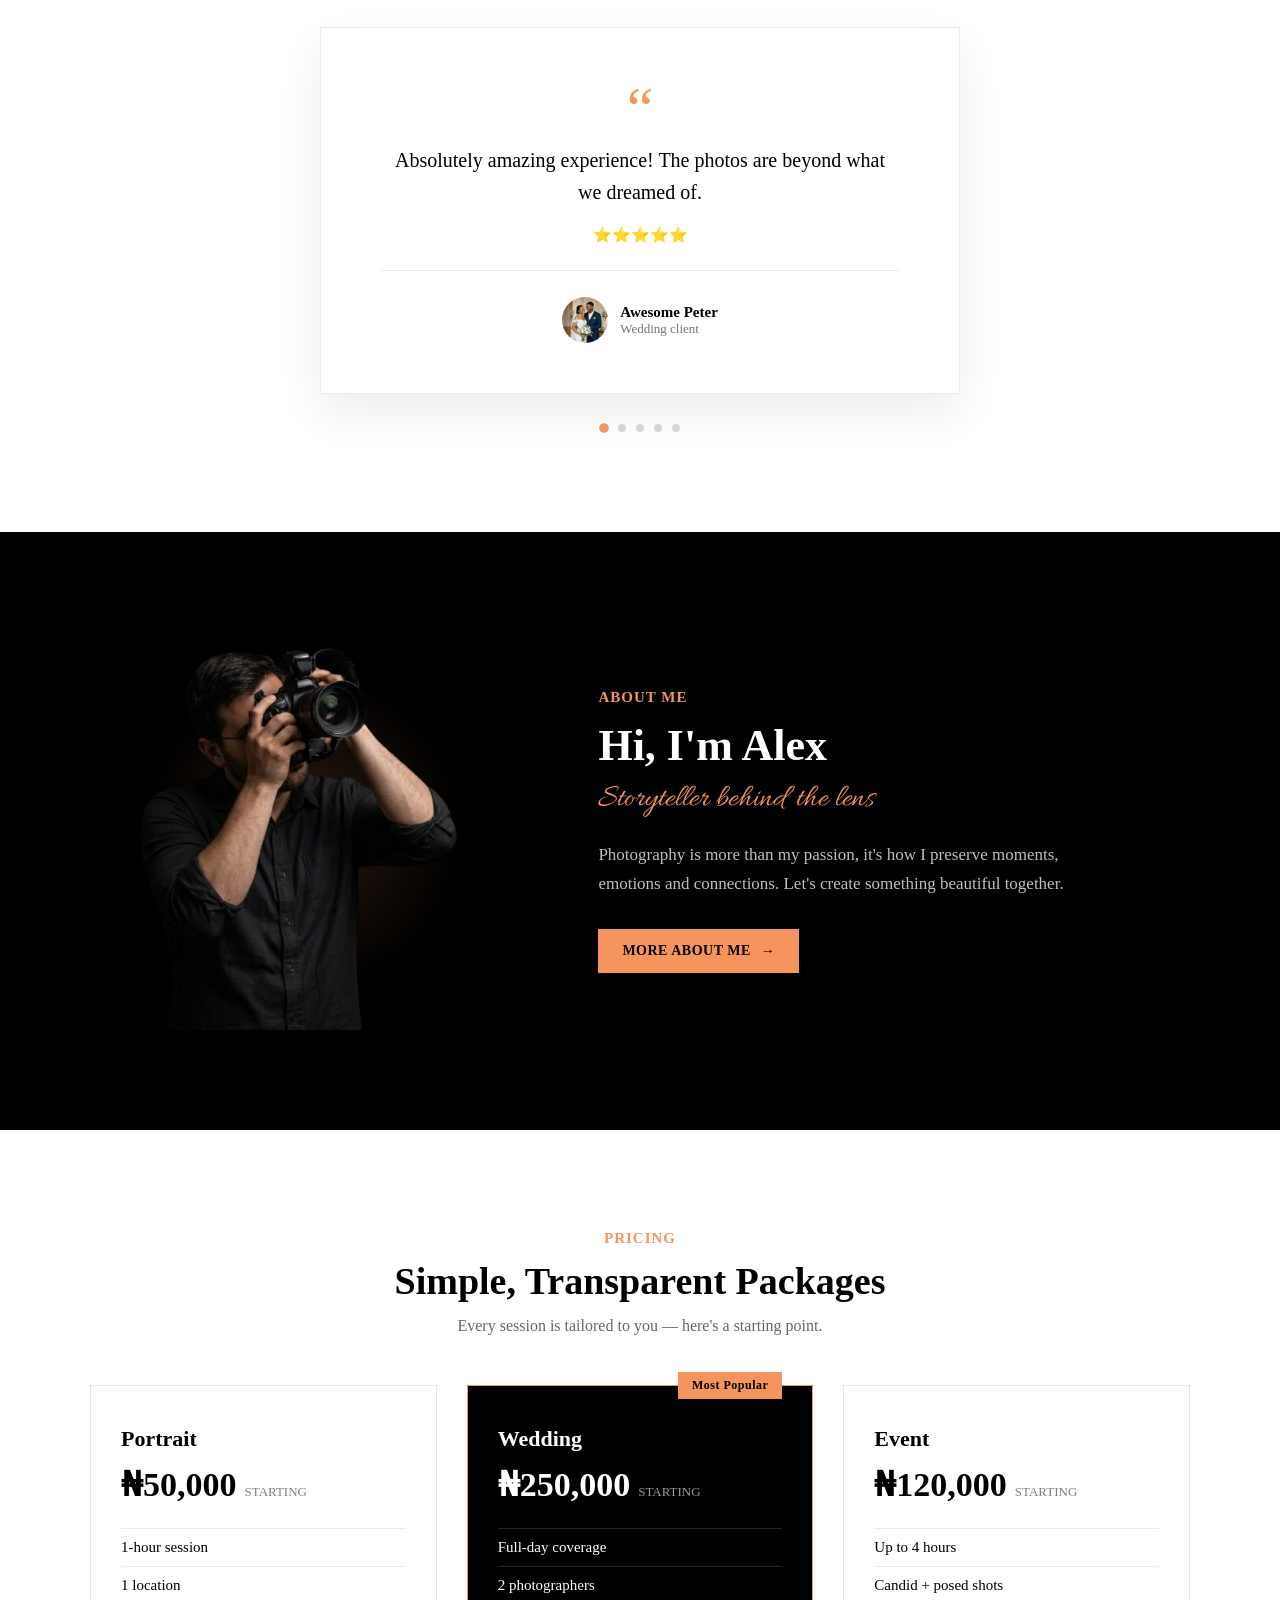
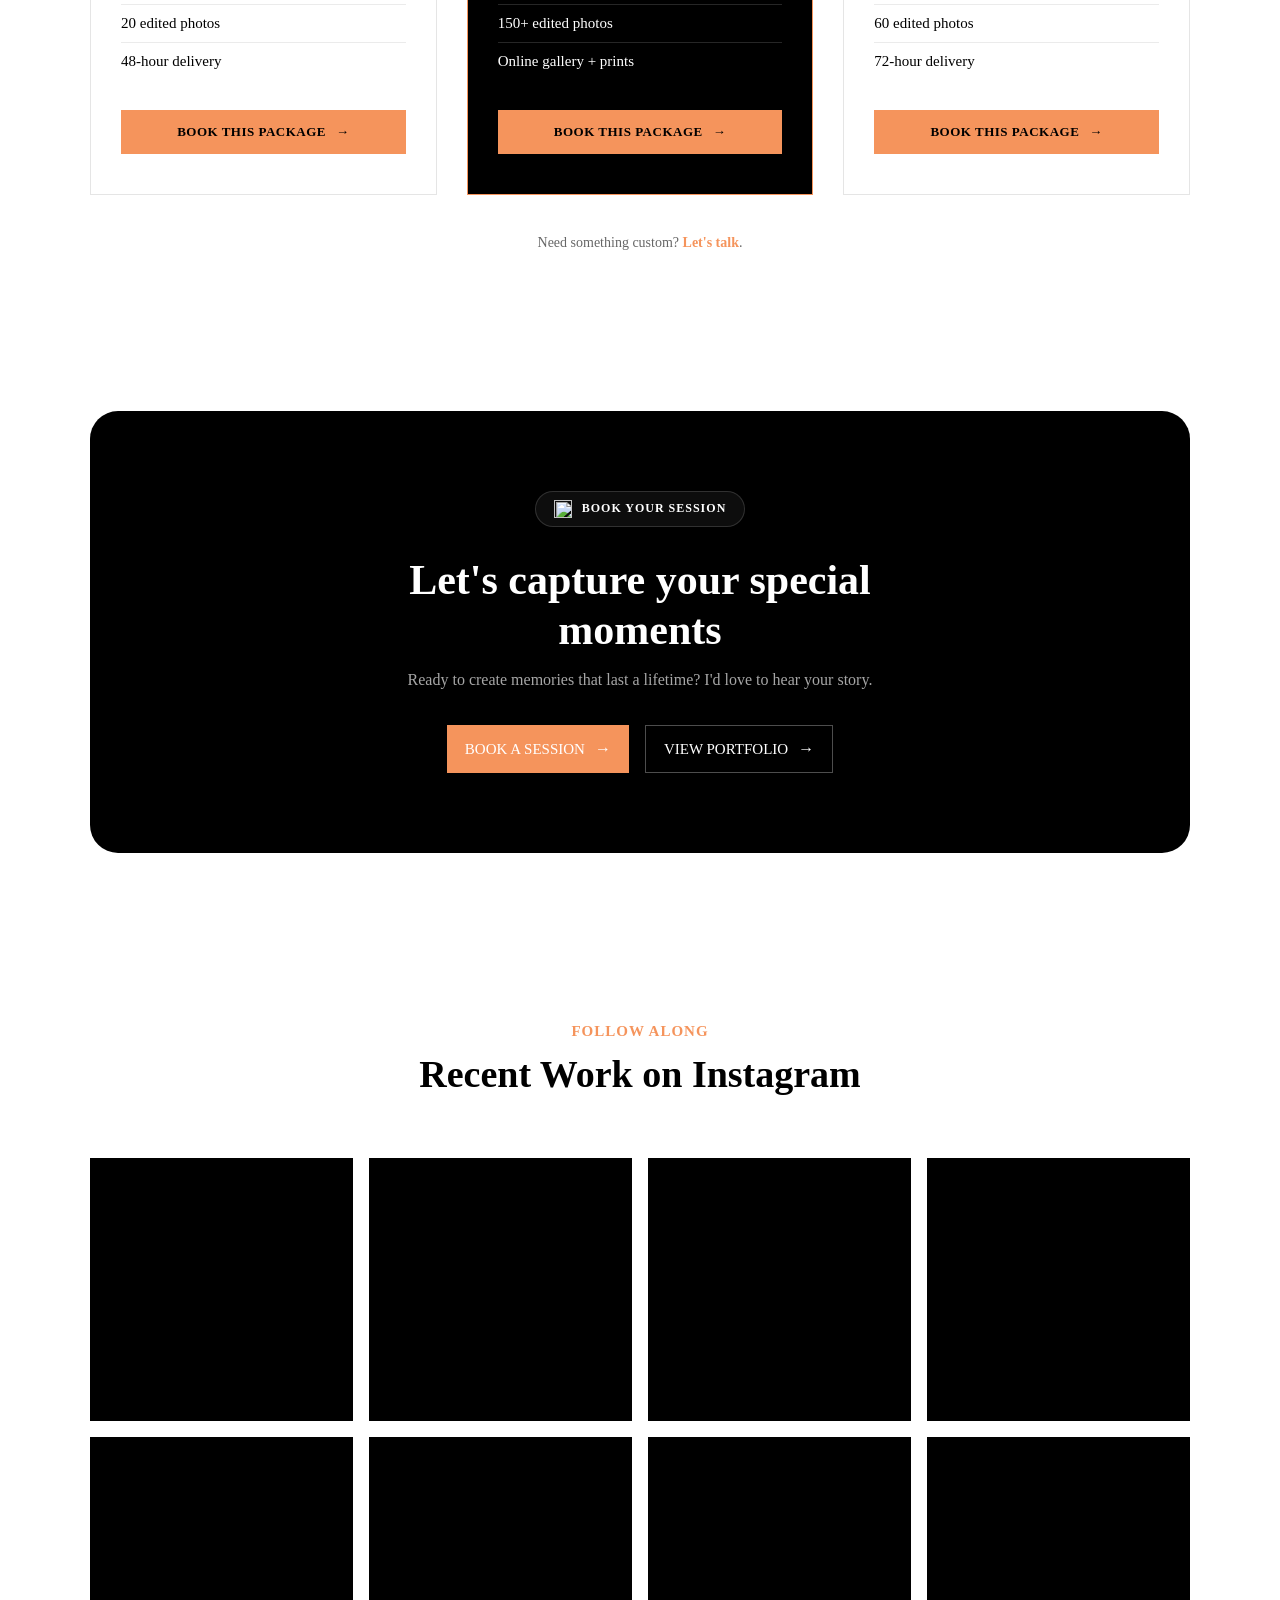
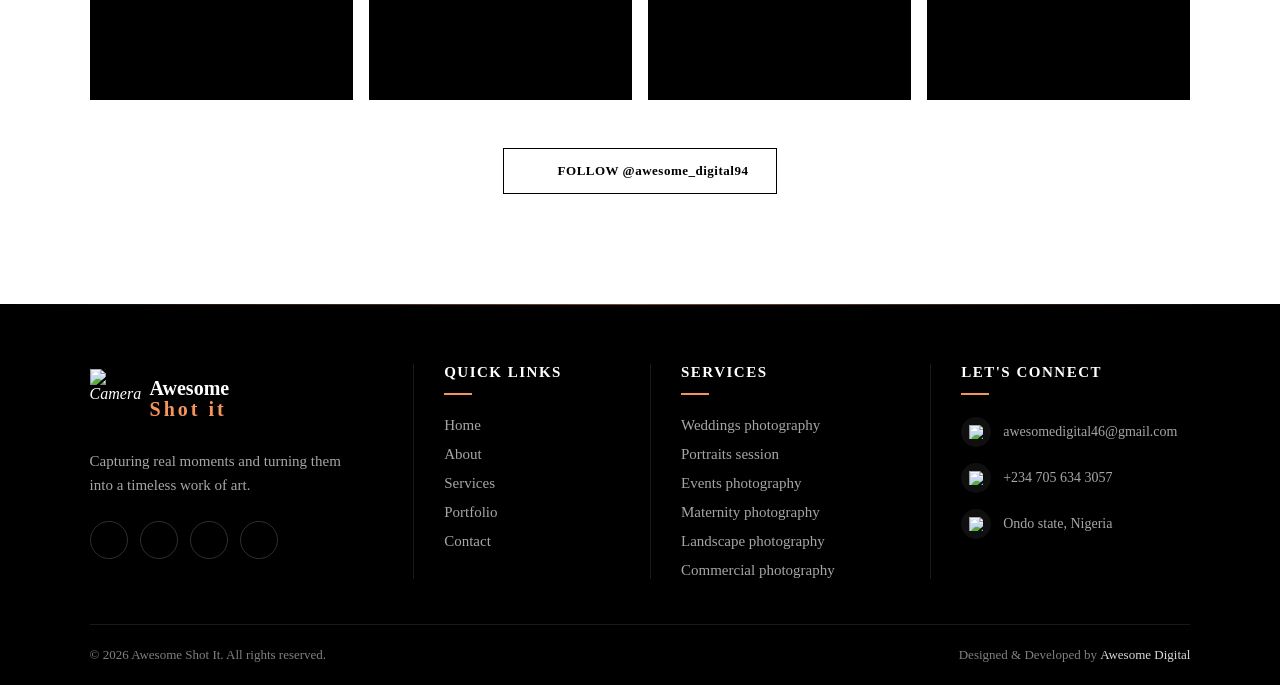
==== commit 80bd75b0: "i fix a bug" ====
--- a/index.html
+++ b/index.html
@@ -458,17 +458,6 @@
 
       <section class="section-4">
         <div class="cta-card">
-          <video
-            class="cta-video"
-            autoplay
-            muted
-            loop
-            playsinline
-            preload="auto"
-          >
-            <source src="/asset/videos/wedding vid.mp4" type="video/mp4" />
-          </video>
-
           <div class="cta-glow"></div>
 
           <div class="cta-badge">
--- a/css/main.css
+++ b/css/main.css
@@ -737,32 +737,10 @@
   align-items: center;
   text-align: center;
 
+  background: var(--secondary-color);
   color: var(--primary-color);
 }
-.cta-video {
-  position: absolute;
-  inset: 0;
-  width: 100%;
-  height: 100%;
-  object-fit: cover;
-  z-index: 0;
-}
-.cta-glow,
-.cta-badge,
-.cta-heading,
-.cta-sub,
-.cta-buttons {
-  position: relative;
-  z-index: 2;
-}
-
-.cta-card::before {
-  content: "";
-  position: absolute;
-  inset: 0;
-  z-index: 1;
-  background: linear-gradient(135deg, rgba(13,13,26,0.75) 0%, rgba(26,26,46,0.7) 60%, rgba(20,20,43,0.75) 100%);
-}
+
 
 .cta-glow {
   position: absolute;
@@ -771,12 +749,7 @@
   width: 420px;
   height: 420px;
   border-radius: 50%;
-  background: radial-gradient(
-    circle,
-    rgba(245, 148, 92, 0.35),
-    transparent 70%
-  );
-  filter: blur(60px);
+ 
   pointer-events: none;
 }
 
